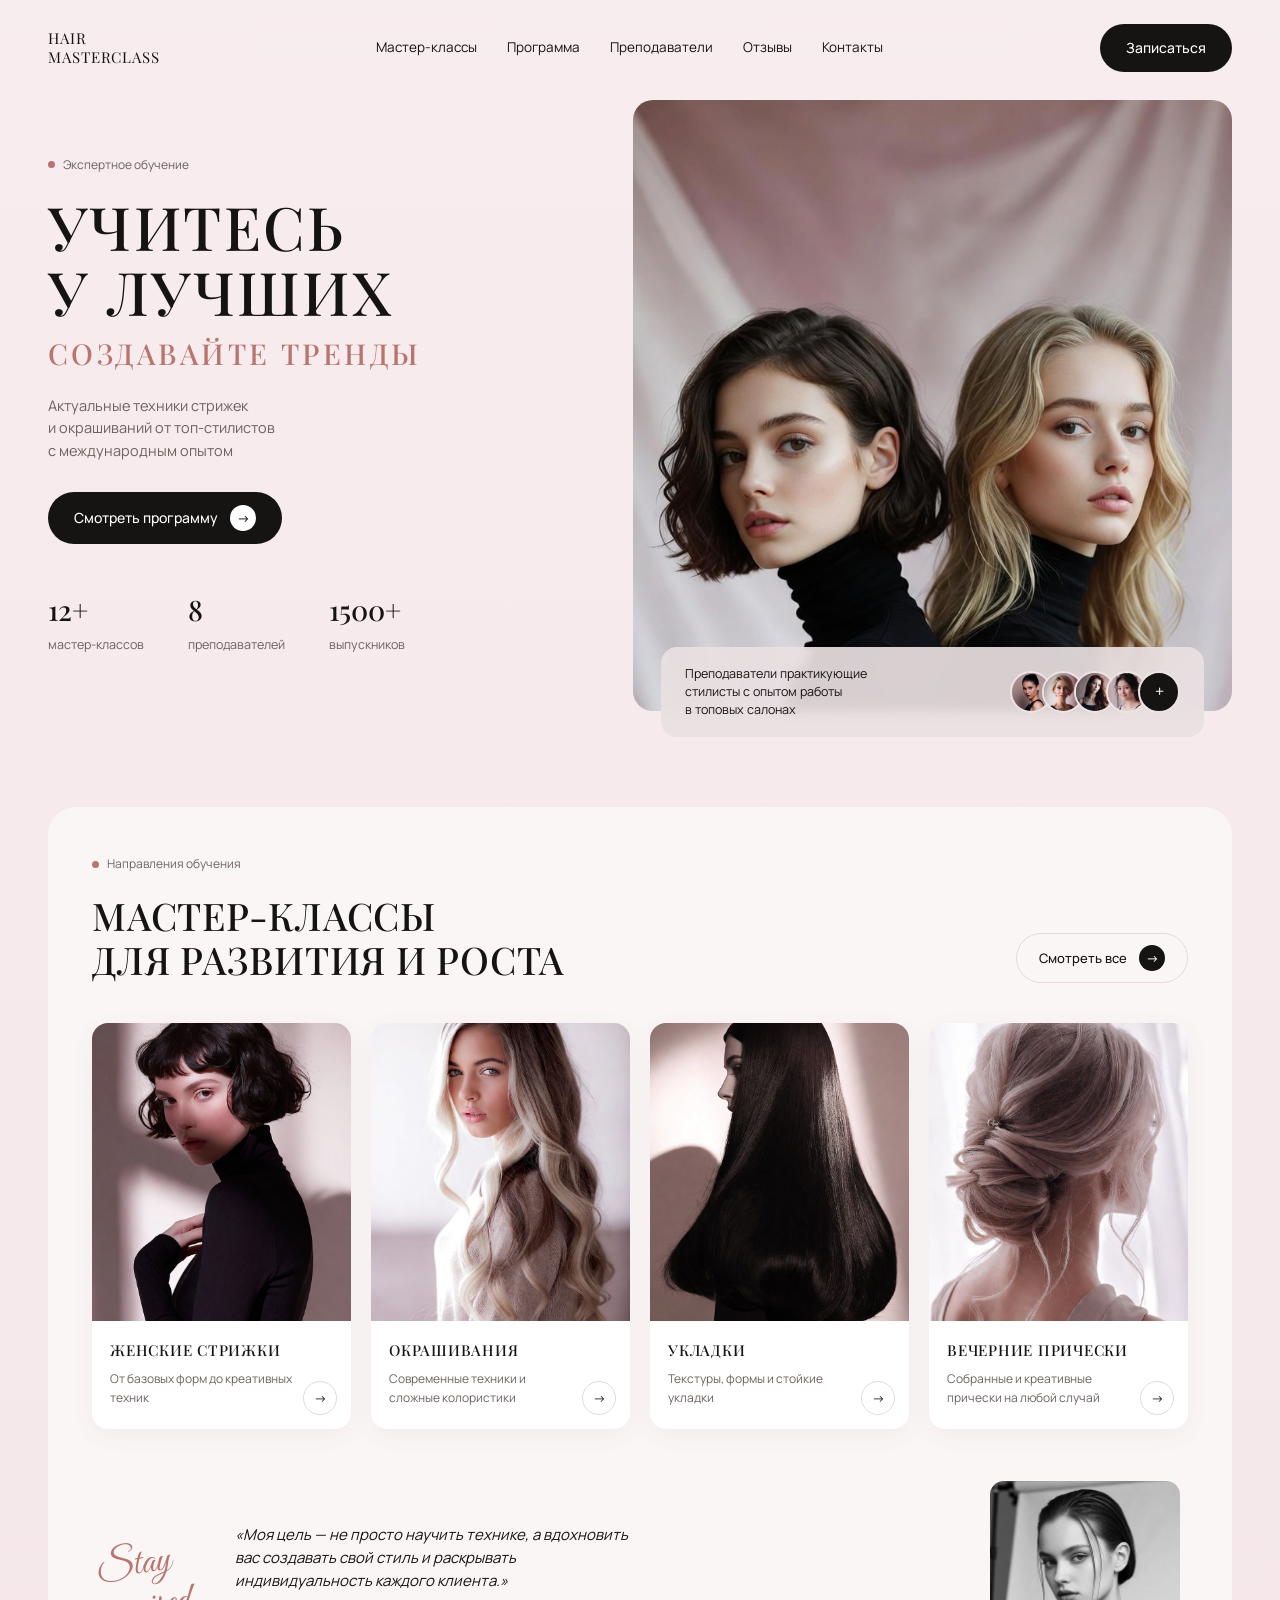
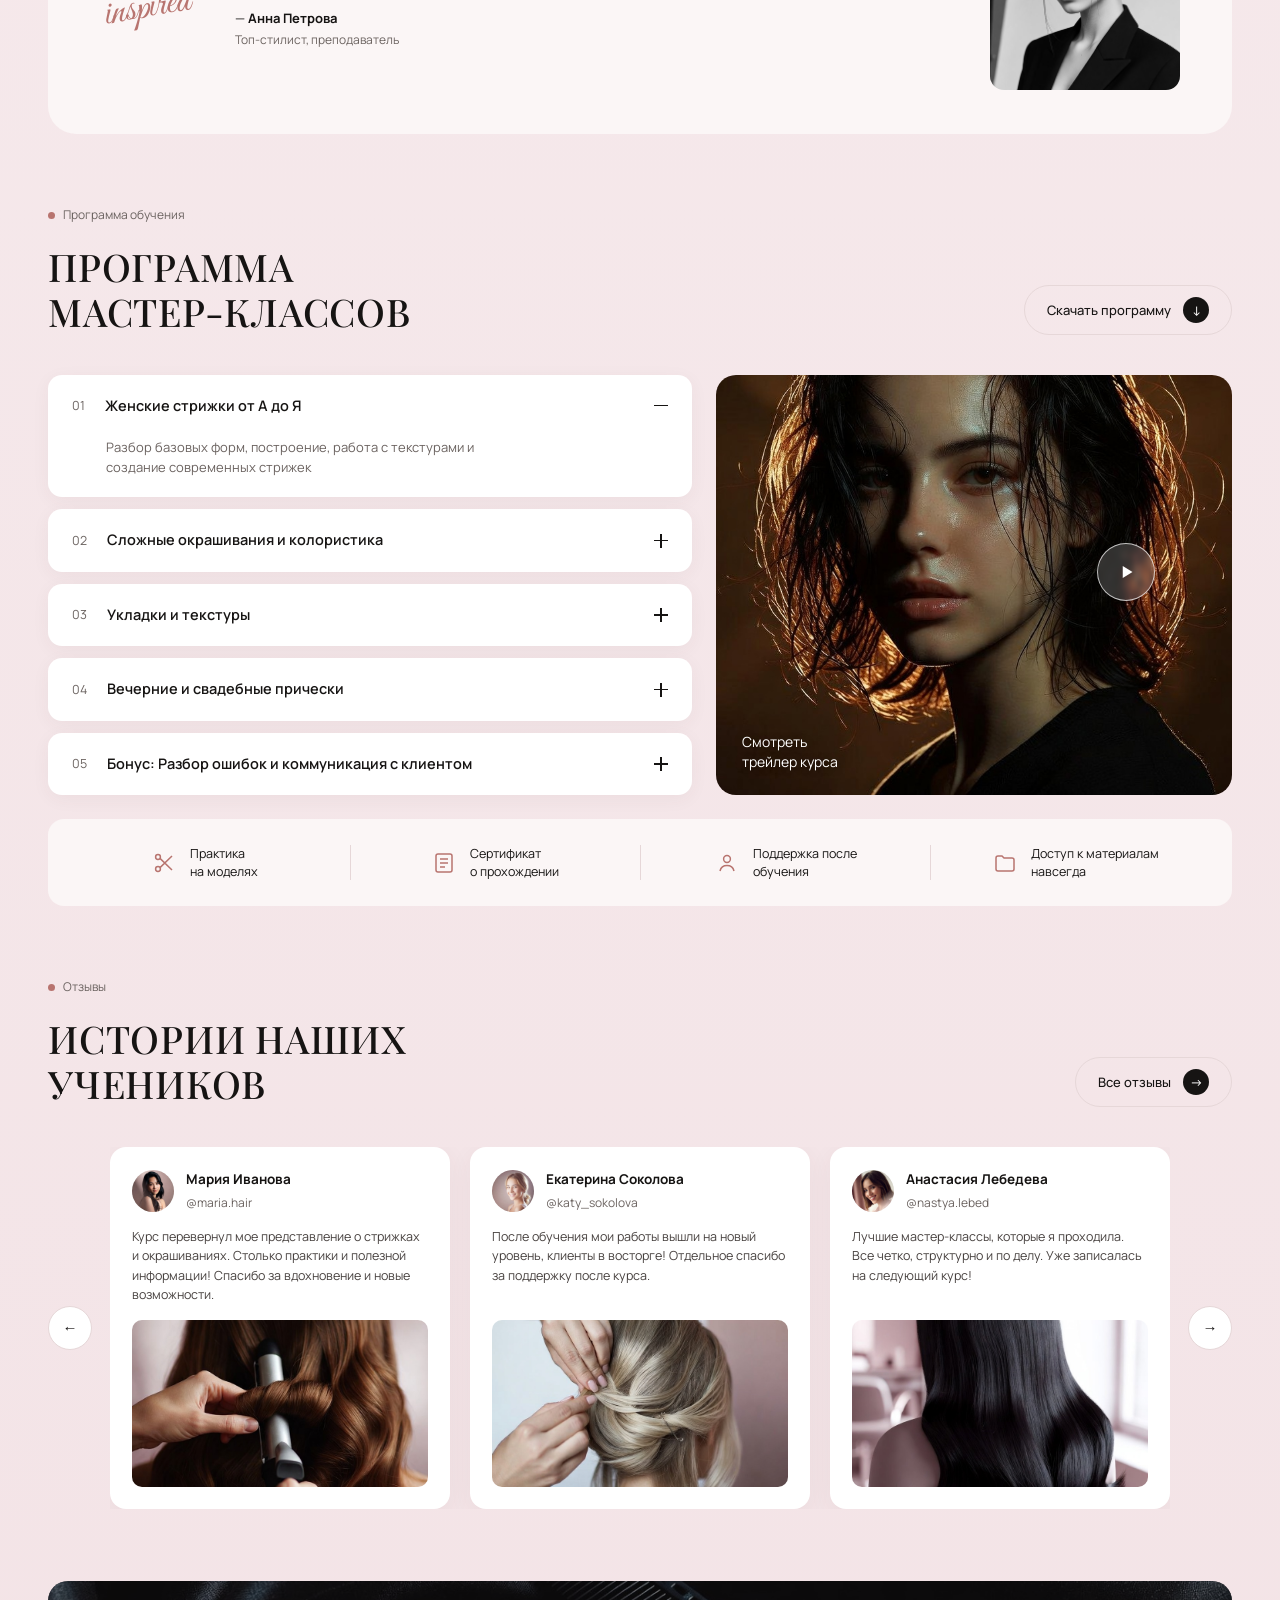
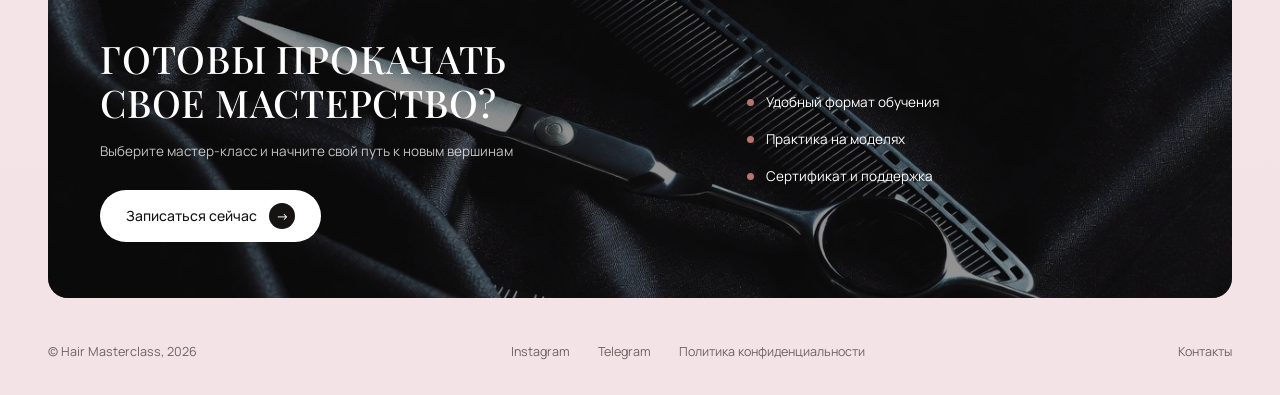
==== masterclass.html @ 3bae916f "Сайт Hair Academy / Hair Masterclass — две страницы по макетам Две адаптивные страницы (index.html —" ====
<!DOCTYPE html>
<html lang="ru">
<head>
<meta charset="UTF-8">
<meta name="viewport" content="width=device-width, initial-scale=1.0">
<title>Hair Masterclass — учитесь у лучших, создавайте тренды</title>
<link rel="preconnect" href="https://fonts.googleapis.com">
<link rel="preconnect" href="https://fonts.gstatic.com" crossorigin>
<link href="https://fonts.googleapis.com/css2?family=Playfair+Display:wght@400;500;600&family=Manrope:wght@400;500;600&family=Great+Vibes&display=swap" rel="stylesheet">
<link rel="stylesheet" href="css/masterclass.css">
</head>
<body>

<header class="header container">
  <a class="logo" href="masterclass.html">HAIR<br>MASTERCLASS</a>
  <nav class="nav">
    <a href="#masterclasses">Мастер-классы</a>
    <a href="#program">Программа</a>
    <a href="#teachers">Преподаватели</a>
    <a href="#stories">Отзывы</a>
    <a href="#cta">Контакты</a>
  </nav>
  <a class="btn btn-dark" href="#cta">Записаться</a>
</header>

<!-- ============================== HERO ============================== -->
<section class="hero container">
  <div class="hero-grid">
    <div class="hero-text">
      <p class="label"><span class="dot"></span>Экспертное обучение</p>
      <h1>УЧИТЕСЬ<br>У ЛУЧШИХ<br><span class="rose">СОЗДАВАЙТЕ ТРЕНДЫ</span></h1>
      <p class="hero-sub">Актуальные техники стрижек<br>и окрашиваний от топ-стилистов<br>с международным опытом</p>
      <a class="btn btn-dark btn-circle-arr" href="#program">Смотреть программу <span class="circ">&rarr;</span></a>
      <div class="hero-stats">
        <div><b>12+</b><span>мастер-классов</span></div>
        <div><b>8</b><span>преподавателей</span></div>
        <div><b>1500+</b><span>выпускников</span></div>
      </div>
    </div>
    <div class="hero-photo" id="teachers">
      <img src="img/masterclass/hero.png" alt="Модели с трендовыми стрижками">
      <div class="teachers-card">
        <p>Преподаватели практикующие стилисты с&nbsp;опытом работы в&nbsp;топовых салонах</p>
        <div class="avatars">
          <img src="img/masterclass/teacher-1.png" alt="Преподаватель">
          <img src="img/masterclass/teacher-2.png" alt="Преподаватель">
          <img src="img/masterclass/teacher-3.png" alt="Преподаватель">
          <img src="img/masterclass/teacher-4.png" alt="Преподаватель">
          <span class="avatar-more">+</span>
        </div>
      </div>
    </div>
  </div>
</section>

<!-- ========================= МАСТЕР-КЛАССЫ ========================== -->
<section class="mc container" id="masterclasses">
  <div class="panel">
    <div class="section-head">
      <div>
        <p class="label"><span class="dot"></span>Направления обучения</p>
        <h2>МАСТЕР-КЛАССЫ<br>ДЛЯ РАЗВИТИЯ И РОСТА</h2>
      </div>
      <a class="btn btn-light" href="#program">Смотреть все <span class="circ">&rarr;</span></a>
    </div>
    <div class="mc-grid">
      <article class="mc-card">
        <img src="img/masterclass/mc-cut.png" alt="Женские стрижки">
        <div class="mc-info">
          <h3>ЖЕНСКИЕ СТРИЖКИ</h3>
          <p>От базовых форм до креативных техник</p>
          <a class="round-arr" href="#program" aria-label="Подробнее">&rarr;</a>
        </div>
      </article>
      <article class="mc-card">
        <img src="img/masterclass/mc-color.png" alt="Окрашивания">
        <div class="mc-info">
          <h3>ОКРАШИВАНИЯ</h3>
          <p>Современные техники и сложные колористики</p>
          <a class="round-arr" href="#program" aria-label="Подробнее">&rarr;</a>
        </div>
      </article>
      <article class="mc-card">
        <img src="img/masterclass/mc-style.png" alt="Укладки">
        <div class="mc-info">
          <h3>УКЛАДКИ</h3>
          <p>Текстуры, формы и стойкие укладки</p>
          <a class="round-arr" href="#program" aria-label="Подробнее">&rarr;</a>
        </div>
      </article>
      <article class="mc-card">
        <img src="img/masterclass/mc-updo.png" alt="Вечерние прически">
        <div class="mc-info">
          <h3>ВЕЧЕРНИЕ ПРИЧЕСКИ</h3>
          <p>Собранные и креативные прически на любой случай</p>
          <a class="round-arr" href="#program" aria-label="Подробнее">&rarr;</a>
        </div>
      </article>
    </div>
    <div class="quote">
      <span class="quote-script">Stay<br>inspired</span>
      <blockquote>
        <p>&laquo;Моя цель — не просто научить технике, а&nbsp;вдохновить вас создавать свой стиль и&nbsp;раскрывать индивидуальность каждого клиента.&raquo;</p>
        <footer>— <b>Анна Петрова</b><br><span>Топ-стилист, преподаватель</span></footer>
      </blockquote>
      <img class="quote-photo" src="img/masterclass/quote.png" alt="Анна Петрова">
    </div>
  </div>
</section>

<!-- =========================== ПРОГРАММА ============================ -->
<section class="program container" id="program">
  <div class="section-head">
    <div>
      <p class="label"><span class="dot"></span>Программа обучения</p>
      <h2>ПРОГРАММА<br>МАСТЕР-КЛАССОВ</h2>
    </div>
    <a class="btn btn-light" href="#" download>Скачать программу <span class="circ">&darr;</span></a>
  </div>
  <div class="program-grid">
    <div class="accordion">
      <details class="acc-item" open>
        <summary><span class="acc-num">01</span><span class="acc-title">Женские стрижки от А до Я</span><span class="acc-plus"></span></summary>
        <p>Разбор базовых форм, построение, работа с текстурами и создание современных стрижек</p>
      </details>
      <details class="acc-item">
        <summary><span class="acc-num">02</span><span class="acc-title">Сложные окрашивания и колористика</span><span class="acc-plus"></span></summary>
        <p>Техники блонд, растяжки цвета, работа с сединой, трендовые сочетания</p>
      </details>
      <details class="acc-item">
        <summary><span class="acc-num">03</span><span class="acc-title">Укладки и текстуры</span><span class="acc-plus"></span></summary>
        <p>Создание объема, локонов, выпрямление, работа с разными типами волос</p>
      </details>
      <details class="acc-item">
        <summary><span class="acc-num">04</span><span class="acc-title">Вечерние и свадебные прически</span><span class="acc-plus"></span></summary>
        <p>Пошаговые техники создания причесок любой сложности</p>
      </details>
      <details class="acc-item">
        <summary><span class="acc-num">05</span><span class="acc-title">Бонус: Разбор ошибок и коммуникация с клиентом</span><span class="acc-plus"></span></summary>
        <p>Как выявлять потребности и предлагать лучшие решения</p>
      </details>
    </div>
    <div class="program-photo">
      <img src="img/masterclass/program.png" alt="Трейлер курса">
      <button class="play-btn" aria-label="Смотреть трейлер">
        <svg viewBox="0 0 24 24"><path fill="currentColor" d="M9 6.5v11l9-5.5z"/></svg>
      </button>
      <span class="program-caption">Смотреть<br>трейлер курса</span>
    </div>
  </div>
  <div class="features">
    <div class="feature">
      <svg viewBox="0 0 24 24" fill="none" stroke="currentColor" stroke-width="1.5"><circle cx="6" cy="6" r="2.4"/><circle cx="6" cy="18" r="2.4"/><path d="M8 7.4 20 19M8 16.6 20 5"/></svg>
      <span>Практика<br>на моделях</span>
    </div>
    <div class="feature">
      <svg viewBox="0 0 24 24" fill="none" stroke="currentColor" stroke-width="1.5"><rect x="4" y="3" width="16" height="18" rx="2"/><path d="M8 8h8M8 12h8M8 16h5"/></svg>
      <span>Сертификат<br>о прохождении</span>
    </div>
    <div class="feature">
      <svg viewBox="0 0 24 24" fill="none" stroke="currentColor" stroke-width="1.5"><circle cx="12" cy="8" r="3.4"/><path d="M5 20c.8-3.3 3.6-5.4 7-5.4s6.2 2.1 7 5.4"/></svg>
      <span>Поддержка после<br>обучения</span>
    </div>
    <div class="feature">
      <svg viewBox="0 0 24 24" fill="none" stroke="currentColor" stroke-width="1.5"><path d="M3 7a2 2 0 0 1 2-2h4l2 2h8a2 2 0 0 1 2 2v9a2 2 0 0 1-2 2H5a2 2 0 0 1-2-2z"/></svg>
      <span>Доступ к материалам<br>навсегда</span>
    </div>
  </div>
</section>

<!-- ============================= ИСТОРИИ ============================ -->
<section class="stories container" id="stories">
  <div class="section-head">
    <div>
      <p class="label"><span class="dot"></span>Отзывы</p>
      <h2>ИСТОРИИ НАШИХ<br>УЧЕНИКОВ</h2>
    </div>
    <a class="btn btn-light" href="#stories">Все отзывы <span class="circ">&rarr;</span></a>
  </div>
  <div class="stories-row">
    <button class="round-btn" data-slide="prev" aria-label="Назад">&larr;</button>
    <div class="stories-track" id="stories-track">
      <article class="story-card">
        <div class="story-head">
          <img src="img/masterclass/s-avatar-1.png" alt="Мария Иванова">
          <div><b>Мария Иванова</b><span>@maria.hair</span></div>
        </div>
        <p>Курс перевернул мое представление о стрижках и окрашиваниях. Столько практики и полезной информации! Спасибо за вдохновение и новые возможности.</p>
        <img class="story-photo" src="img/masterclass/story-1.png" alt="Работа ученицы">
      </article>
      <article class="story-card">
        <div class="story-head">
          <img src="img/masterclass/s-avatar-2.png" alt="Екатерина Соколова">
          <div><b>Екатерина Соколова</b><span>@katy_sokolova</span></div>
        </div>
        <p>После обучения мои работы вышли на новый уровень, клиенты в восторге! Отдельное спасибо за поддержку после курса.</p>
        <img class="story-photo" src="img/masterclass/story-2.png" alt="Работа ученицы">
      </article>
      <article class="story-card">
        <div class="story-head">
          <img src="img/masterclass/s-avatar-3.png" alt="Анастасия Лебедева">
          <div><b>Анастасия Лебедева</b><span>@nastya.lebed</span></div>
        </div>
        <p>Лучшие мастер-классы, которые я проходила. Все четко, структурно и по делу. Уже записалась на следующий курс!</p>
        <img class="story-photo" src="img/masterclass/story-3.png" alt="Работа ученицы">
      </article>
    </div>
    <button class="round-btn" data-slide="next" aria-label="Вперёд">&rarr;</button>
  </div>
</section>

<!-- =============================== CTA ============================== -->
<section class="container" id="cta">
  <div class="cta-dark">
    <img class="cta-bg" src="img/masterclass/cta-bg.png" alt="">
    <div class="cta-content">
      <div>
        <h2>ГОТОВЫ ПРОКАЧАТЬ<br>СВОЕ МАСТЕРСТВО?</h2>
        <p>Выберите мастер-класс и начните свой путь к новым вершинам</p>
        <a class="btn btn-white" href="index.html">Записаться сейчас <span class="circ">&rarr;</span></a>
      </div>
      <ul class="cta-list">
        <li>Удобный формат обучения</li>
        <li>Практика на моделях</li>
        <li>Сертификат и поддержка</li>
      </ul>
    </div>
  </div>
</section>

<footer class="footer container">
  <span>&copy; Hair Masterclass, 2026</span>
  <div class="footer-links">
    <a href="#">Instagram</a>
    <a href="#">Telegram</a>
    <a href="#">Политика конфиденциальности</a>
  </div>
  <a href="#">Контакты</a>
</footer>

<script src="js/main.js"></script>
</body>
</html>
---- css/masterclass.css ----
/* ========= Hair Masterclass — пудрово-розовая гамма (макет 2) ========= */
:root {
  --bg-top: #f7ecee;
  --bg-bottom: #f3e3e6;
  --panel: #fbf6f6;
  --card: #ffffff;
  --ink: #161413;
  --ink-soft: #6b6360;
  --rose: #b8746f;
  --line: #e6d7d8;
  --radius: 20px;
}

* { margin: 0; padding: 0; box-sizing: border-box; }

body {
  font-family: "Manrope", sans-serif;
  background: linear-gradient(180deg, var(--bg-top), var(--bg-bottom));
  color: var(--ink);
  font-size: 15px;
  line-height: 1.55;
}

img { display: block; max-width: 100%; }
a { color: inherit; text-decoration: none; }

h1, h2, h3 {
  font-family: "Playfair Display", serif;
  font-weight: 500;
  letter-spacing: .02em;
}

.container { max-width: 1240px; margin: 0 auto; padding: 0 28px; }

.label {
  display: flex;
  align-items: center;
  gap: 8px;
  font-size: 12px;
  color: var(--ink-soft);
  margin-bottom: 20px;
}
.dot { width: 7px; height: 7px; border-radius: 50%; background: var(--rose); flex: none; }

/* ------------------------------- Кнопки ------------------------------- */
.btn {
  display: inline-flex;
  align-items: center;
  gap: 12px;
  padding: 13px 26px;
  border-radius: 999px;
  font-size: 14px;
  font-weight: 500;
  white-space: nowrap;
  transition: opacity .2s;
}
.btn:hover { opacity: .85; }
.btn-dark { background: var(--ink); color: #fff; }
.btn-white { background: #fff; color: var(--ink); }
.btn-light { background: transparent; border: 1px solid var(--line); font-size: 13px; padding: 11px 22px; }
.circ {
  width: 26px; height: 26px;
  border-radius: 50%;
  display: inline-flex; align-items: center; justify-content: center;
  font-size: 13px;
}
.btn-dark .circ { background: #fff; color: var(--ink); }
.btn-white .circ { background: var(--ink); color: #fff; }
.btn-light .circ { background: var(--ink); color: #fff; }

.round-btn {
  width: 44px; height: 44px;
  border-radius: 50%;
  border: 1px solid var(--line);
  background: #fff;
  font-size: 15px;
  color: var(--ink);
  cursor: pointer;
  flex: none;
  transition: background .2s;
}
.round-btn:hover { background: var(--bg-top); }

/* ------------------------------- Шапка -------------------------------- */
.header {
  display: flex;
  align-items: center;
  justify-content: space-between;
  gap: 24px;
  padding-top: 24px;
  padding-bottom: 28px;
}
.logo { font-family: "Playfair Display", serif; font-size: 15px; line-height: 1.25; letter-spacing: .06em; }
.nav { display: flex; gap: 30px; font-size: 13.5px; }
.nav a:hover { color: var(--rose); }

/* -------------------------------- Hero -------------------------------- */
.hero-grid {
  display: grid;
  grid-template-columns: 1fr 1.1fr;
  gap: 40px;
  align-items: center;
  padding-bottom: 56px;
}
.hero-text h1 {
  font-size: clamp(40px, 4.8vw, 60px);
  line-height: 1.08;
  letter-spacing: .04em;
}
.hero-text .rose { display: block; font-size: .48em; color: var(--rose); letter-spacing: .12em; margin-top: 14px; }
.hero-sub { margin: 26px 0 30px; color: var(--ink-soft); font-size: 14.5px; }
.hero-stats { display: flex; gap: 44px; margin-top: 44px; }
.hero-stats b { font-family: "Playfair Display", serif; font-weight: 500; font-size: 28px; display: block; }
.hero-stats span { font-size: 12.5px; color: var(--ink-soft); }

.hero-photo { position: relative; }
.hero-photo > img {
  width: 100%;
  aspect-ratio: 1 / 1.02;
  object-fit: cover;
  object-position: top;
  border-radius: var(--radius);
}
.teachers-card {
  position: absolute;
  left: 28px; right: 28px; bottom: -26px;
  background: rgba(233,224,225,.92);
  backdrop-filter: blur(6px);
  border-radius: 16px;
  padding: 18px 24px;
  display: flex;
  align-items: center;
  justify-content: space-between;
  gap: 20px;
}
.teachers-card p { font-size: 12.5px; line-height: 1.45; max-width: 24ch; }
.avatars { display: flex; align-items: center; }
.avatars img, .avatar-more {
  width: 42px; height: 42px;
  border-radius: 50%;
  object-fit: cover;
  border: 2px solid #efe4e5;
  margin-left: -10px;
}
.avatars img:first-child { margin-left: 0; }
.avatar-more {
  display: inline-flex; align-items: center; justify-content: center;
  background: var(--ink); color: #fff; font-size: 16px;
}

/* -------------------------- Заголовки секций -------------------------- */
.section-head {
  display: flex;
  align-items: flex-end;
  justify-content: space-between;
  gap: 24px;
  margin-bottom: 40px;
}
.section-head h2 { font-size: clamp(26px, 3vw, 38px); line-height: 1.18; }

/* ----------------------------- Мастер-классы -------------------------- */
.mc { padding-top: 40px; }
.panel {
  background: var(--panel);
  border-radius: calc(var(--radius) + 8px);
  padding: 48px 44px 44px;
}
.mc-grid { display: grid; grid-template-columns: repeat(4, 1fr); gap: 20px; }
.mc-card {
  background: var(--card);
  border-radius: 16px;
  overflow: hidden;
  box-shadow: 0 6px 24px rgba(84,52,54,.06);
}
.mc-card > img { width: 100%; aspect-ratio: 1 / 1.15; object-fit: cover; }
.mc-info { position: relative; padding: 18px 18px 22px; }
.mc-info h3 { font-size: 15px; letter-spacing: .05em; margin-bottom: 8px; }
.mc-info p { font-size: 12px; color: var(--ink-soft); max-width: 85%; }
.round-arr {
  position: absolute;
  right: 14px; bottom: 14px;
  width: 34px; height: 34px;
  border: 1px solid var(--line);
  border-radius: 50%;
  display: flex; align-items: center; justify-content: center;
  font-size: 13px;
  transition: background .2s, color .2s;
}
.round-arr:hover { background: var(--ink); color: #fff; }

/* -------------------------------- Цитата ------------------------------ */
.quote {
  display: grid;
  grid-template-columns: auto 1fr auto;
  align-items: center;
  gap: 48px;
  margin-top: 44px;
  padding: 8px 8px 0;
}
.quote-script {
  font-family: "Great Vibes", cursive;
  font-size: 40px;
  line-height: 1.1;
  color: var(--rose);
  transform: rotate(-10deg);
}
.quote blockquote p { font-style: italic; font-size: 15px; max-width: 44ch; }
.quote blockquote footer { margin-top: 16px; font-size: 13px; }
.quote blockquote footer span { color: var(--ink-soft); font-size: 12px; }
.quote-photo { width: 190px; aspect-ratio: 1/1.1; object-fit: cover; object-position: top; border-radius: 14px; filter: grayscale(1); }

/* ------------------------------ Программа ----------------------------- */
.program { padding-top: 72px; }
.program-grid {
  display: grid;
  grid-template-columns: 1.25fr 1fr;
  gap: 24px;
  align-items: stretch;
}
.accordion { display: flex; flex-direction: column; gap: 12px; }
.acc-item {
  background: var(--card);
  border-radius: 14px;
  padding: 0 24px;
  box-shadow: 0 4px 18px rgba(84,52,54,.05);
}
.acc-item summary {
  list-style: none;
  display: flex;
  align-items: center;
  gap: 20px;
  padding: 20px 0;
  cursor: pointer;
}
.acc-item summary::-webkit-details-marker { display: none; }
.acc-num { font-size: 12.5px; color: var(--ink-soft); flex: none; }
.acc-title { font-weight: 600; font-size: 14.5px; flex: 1; }
.acc-plus { position: relative; width: 14px; height: 14px; flex: none; }
.acc-plus::before, .acc-plus::after {
  content: "";
  position: absolute;
  background: var(--ink);
  transition: transform .2s;
}
.acc-plus::before { left: 0; right: 0; top: 6px; height: 1.5px; }
.acc-plus::after { top: 0; bottom: 0; left: 6px; width: 1.5px; }
.acc-item[open] .acc-plus::after { transform: scaleY(0); }
.acc-item > p { padding: 0 34px 20px; font-size: 13px; color: var(--ink-soft); max-width: 56ch; }

.program-photo { position: relative; border-radius: var(--radius); overflow: hidden; min-height: 380px; }
.program-photo img { position: absolute; inset: 0; width: 100%; height: 100%; object-fit: cover; }
.play-btn {
  position: absolute;
  top: 40%; right: 15%;
  width: 58px; height: 58px;
  border-radius: 50%;
  border: 1px solid rgba(255,255,255,.7);
  background: rgba(255,255,255,.18);
  backdrop-filter: blur(3px);
  color: #fff;
  cursor: pointer;
  display: flex; align-items: center; justify-content: center;
}
.play-btn svg { width: 26px; height: 26px; }
.program-caption {
  position: absolute;
  left: 26px; bottom: 24px;
  color: #fff;
  font-size: 14px;
  line-height: 1.4;
  text-shadow: 0 1px 8px rgba(0,0,0,.4);
}

/* -------------------------------- Фичи -------------------------------- */
.features {
  display: grid;
  grid-template-columns: repeat(4, 1fr);
  background: var(--panel);
  border-radius: 16px;
  margin-top: 24px;
  padding: 26px 12px;
}
.feature {
  display: flex;
  align-items: center;
  justify-content: center;
  gap: 14px;
  font-size: 12.5px;
  line-height: 1.4;
  border-left: 1px solid var(--line);
}
.feature:first-child { border-left: none; }
.feature svg { width: 24px; height: 24px; color: var(--rose); flex: none; }

/* ------------------------------- Истории ------------------------------ */
.stories { padding-top: 72px; }
.stories-row { display: flex; align-items: center; gap: 18px; }
.stories-track {
  display: grid;
  grid-auto-flow: column;
  grid-auto-columns: calc((100% - 40px) / 3);
  gap: 20px;
  overflow-x: auto;
  scroll-snap-type: x mandatory;
  scrollbar-width: none;
  flex: 1;
}
.stories-track::-webkit-scrollbar { display: none; }
.story-card {
  background: var(--card);
  border-radius: 16px;
  padding: 22px;
  scroll-snap-align: start;
  display: flex;
  flex-direction: column;
  box-shadow: 0 6px 24px rgba(84,52,54,.06);
}
.story-head { display: flex; align-items: center; gap: 12px; margin-bottom: 14px; }
.story-head img { width: 42px; height: 42px; border-radius: 50%; object-fit: cover; }
.story-head b { display: block; font-size: 13.5px; }
.story-head span { font-size: 12px; color: var(--ink-soft); }
.story-card > p { font-size: 12.5px; color: #47413f; flex: 1; }
.story-photo { width: 100%; aspect-ratio: 16 / 9; object-fit: cover; border-radius: 10px; margin-top: 16px; }

/* --------------------------------- CTA -------------------------------- */
#cta { padding-top: 72px; }
.cta-dark {
  position: relative;
  border-radius: var(--radius);
  overflow: hidden;
  background: #121010;
  color: #fff;
}
.cta-bg { position: absolute; inset: 0; width: 100%; height: 100%; object-fit: cover; opacity: .55; }
.cta-content {
  position: relative;
  display: grid;
  grid-template-columns: 1.4fr 1fr;
  gap: 40px;
  align-items: center;
  padding: 56px 52px;
}
.cta-content h2 { font-size: clamp(26px, 3vw, 38px); line-height: 1.16; }
.cta-content p { margin: 16px 0 28px; font-size: 13.5px; color: rgba(255,255,255,.75); }
.cta-list { list-style: none; display: flex; flex-direction: column; gap: 16px; font-size: 13.5px; }
.cta-list li { display: flex; align-items: center; gap: 12px; }
.cta-list li::before {
  content: "";
  width: 7px; height: 7px;
  border-radius: 50%;
  background: var(--rose);
  flex: none;
}

/* -------------------------------- Подвал ------------------------------ */
.footer {
  display: flex;
  align-items: center;
  justify-content: space-between;
  gap: 24px;
  flex-wrap: wrap;
  padding-top: 44px;
  padding-bottom: 34px;
  font-size: 12.5px;
  color: var(--ink-soft);
}
.footer-links { display: flex; gap: 28px; }
.footer a:hover { color: var(--rose); }

/* ------------------------------ Адаптив ------------------------------- */
@media (max-width: 1000px) {
  .nav { display: none; }
  .hero-grid { grid-template-columns: 1fr; }
  .hero-photo { margin-bottom: 30px; }
  .mc-grid { grid-template-columns: 1fr 1fr; }
  .quote { grid-template-columns: 1fr; text-align: center; justify-items: center; }
  .program-grid { grid-template-columns: 1fr; }
  .features { grid-template-columns: 1fr 1fr; gap: 18px 0; }
  .feature { justify-content: flex-start; padding-left: 18px; }
  .stories-row .round-btn { display: none; }
  .stories-track { grid-auto-columns: 85%; }
  .cta-content { grid-template-columns: 1fr; padding: 36px 28px; }
}
@media (max-width: 620px) {
  .mc-grid { grid-template-columns: 1fr; }
  .panel { padding: 28px 20px; }
  .header .btn { display: none; }
}
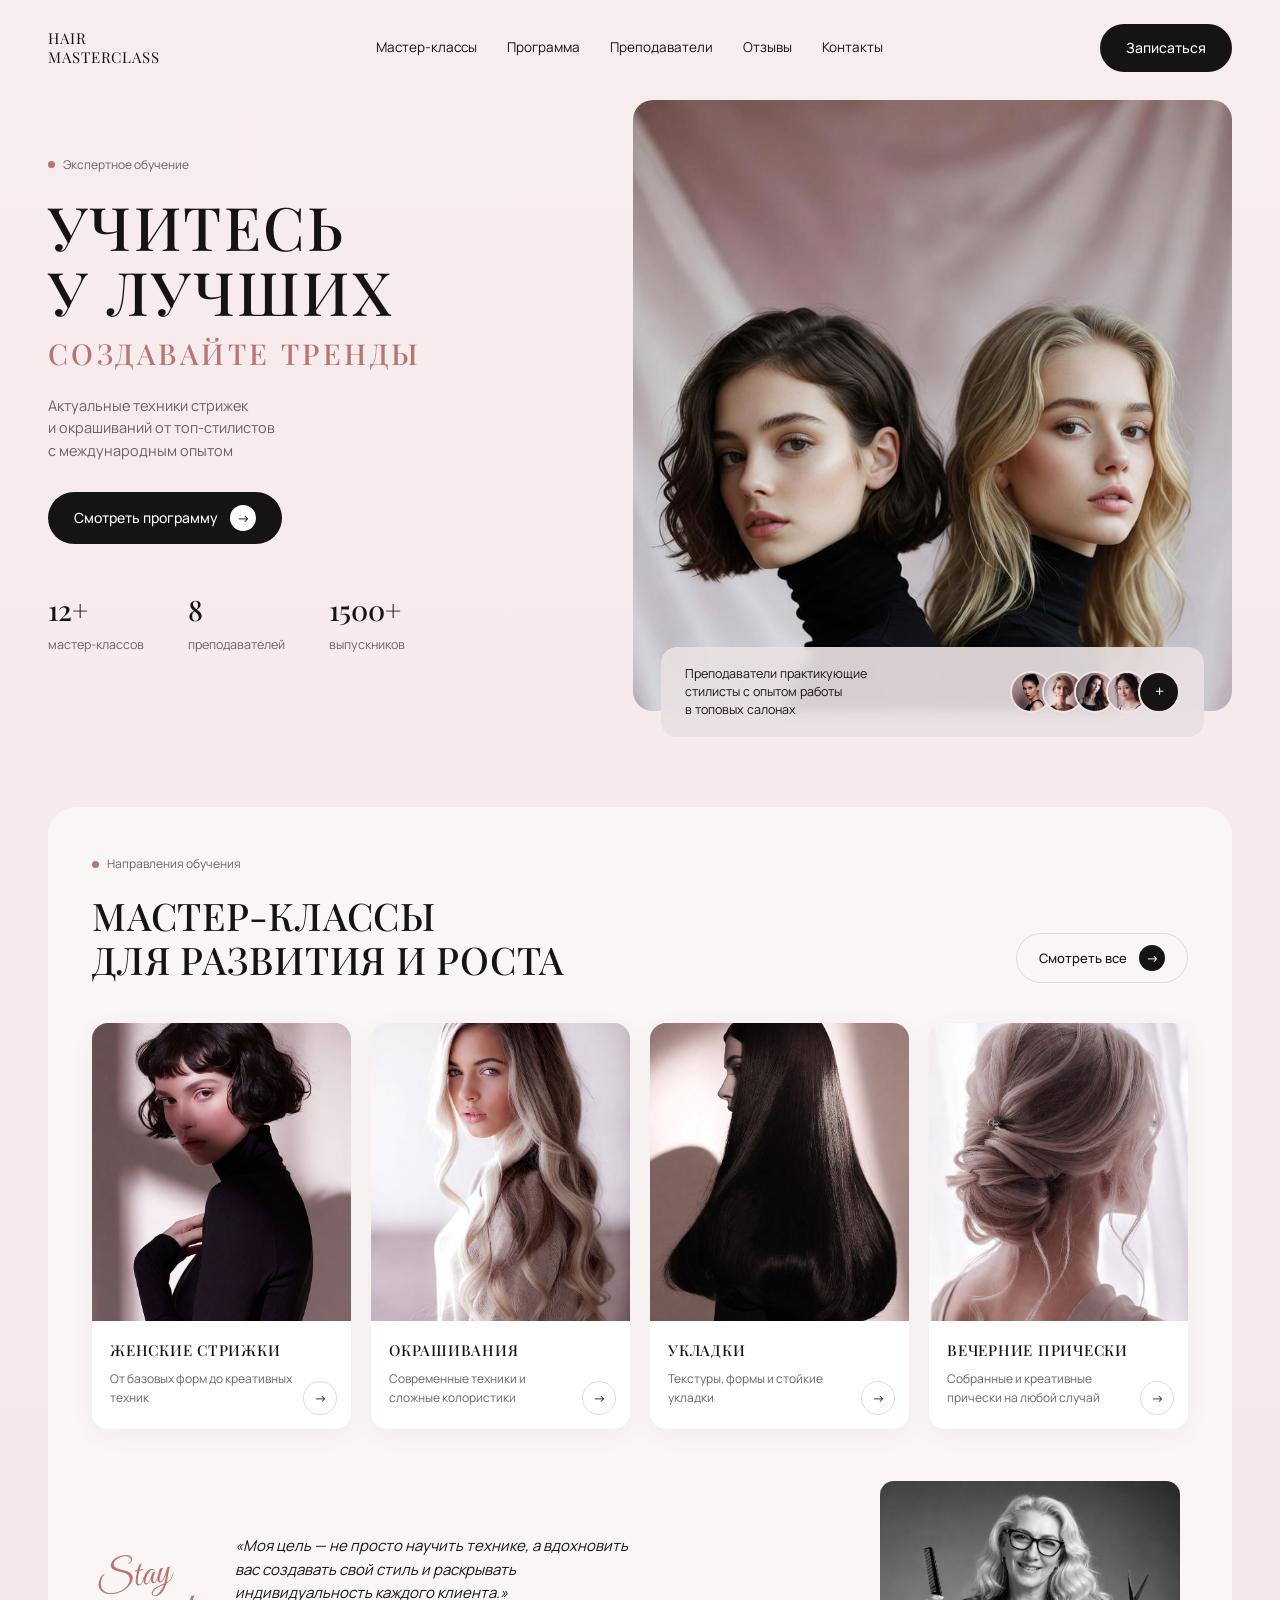
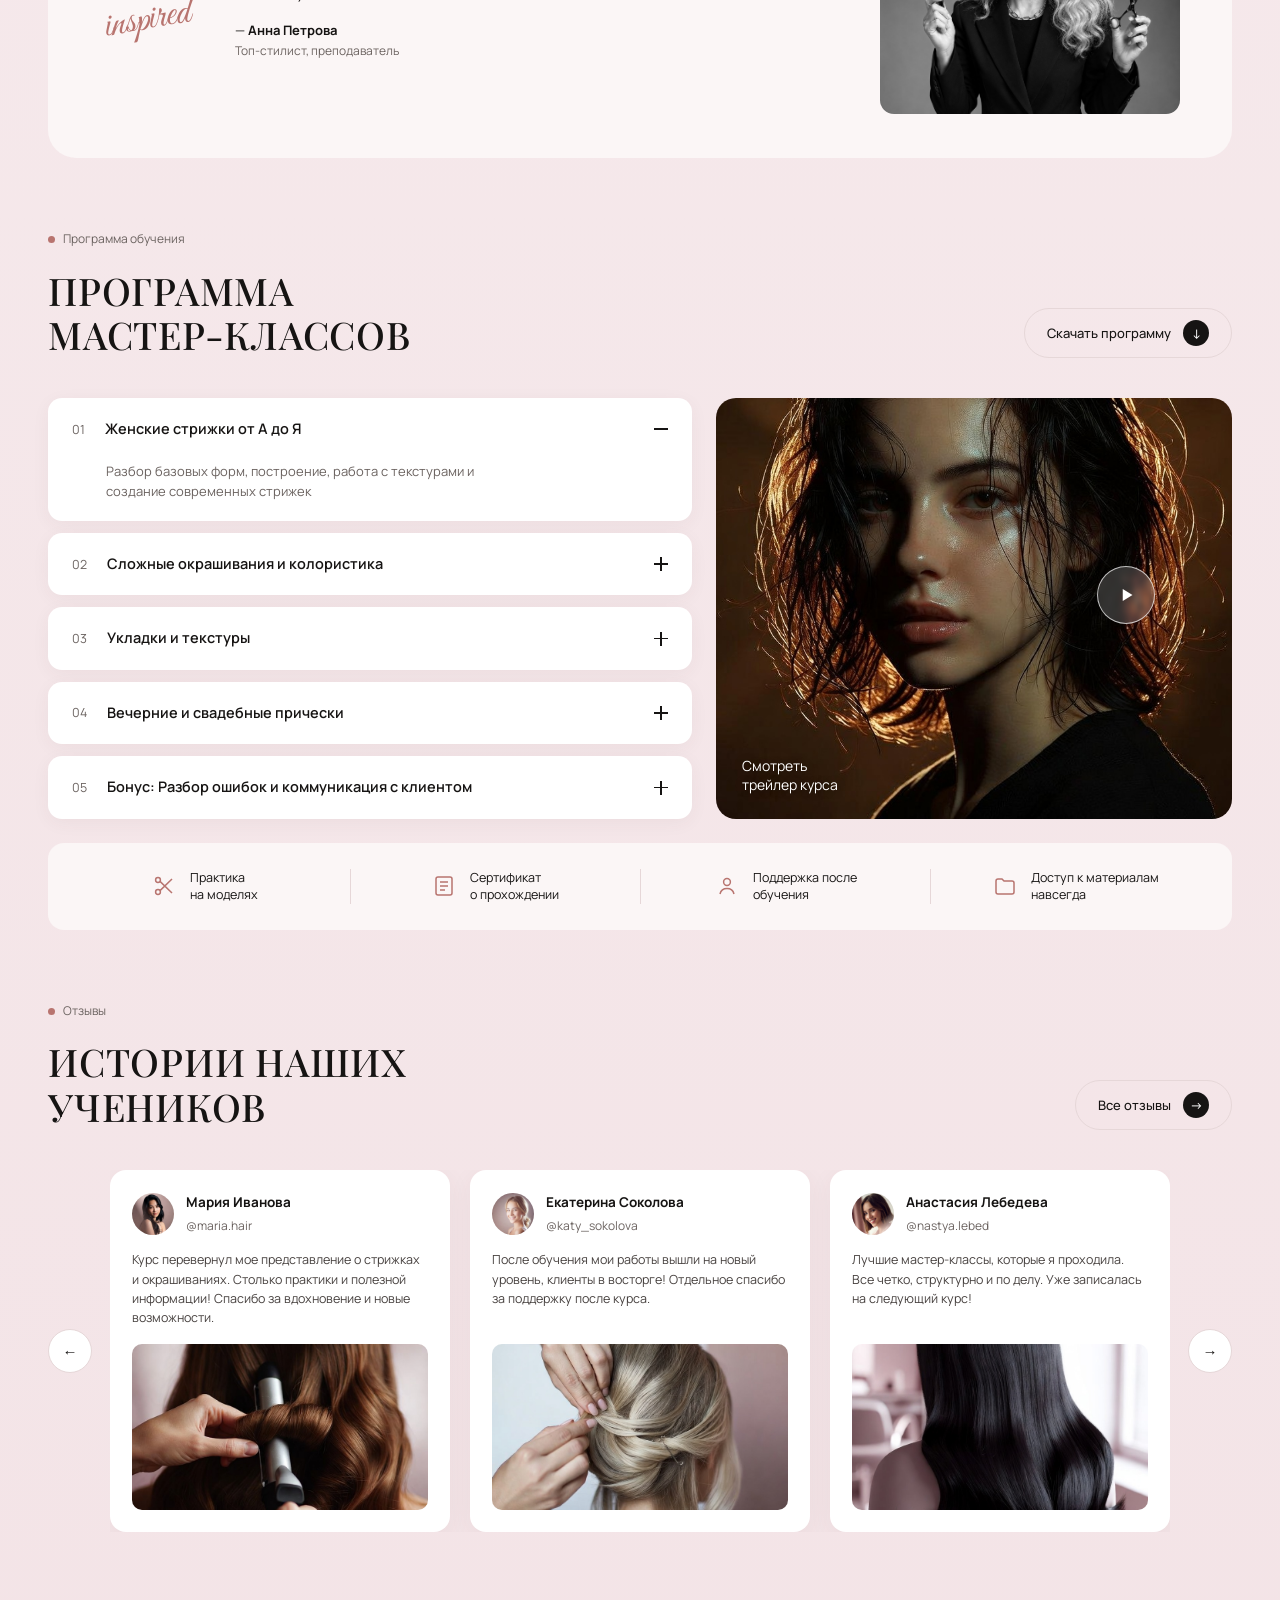
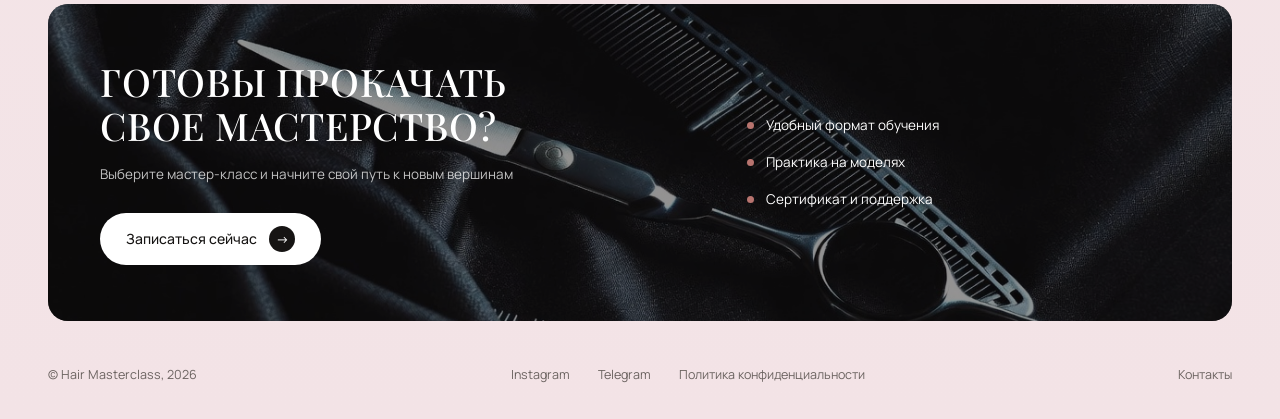
==== commit 6a67908c: "Фото главного мастера van masterclass в блоке эксперта Co-Authored-By: Claude Opus 4.8 (1M context) " ====
--- a/masterclass.html
+++ b/masterclass.html
@@ -103,7 +103,7 @@
         <p>&laquo;Моя цель — не просто научить технике, а&nbsp;вдохновить вас создавать свой стиль и&nbsp;раскрывать индивидуальность каждого клиента.&raquo;</p>
         <footer>— <b>Анна Петрова</b><br><span>Топ-стилист, преподаватель</span></footer>
       </blockquote>
-      <img class="quote-photo" src="img/masterclass/quote.png" alt="Анна Петрова">
+      <img class="quote-photo" src="img/master-main.png" alt="Главный мастер и преподаватель">
     </div>
   </div>
 </section>
--- a/css/masterclass.css
+++ b/css/masterclass.css
@@ -207,7 +207,7 @@
 .quote blockquote p { font-style: italic; font-size: 15px; max-width: 44ch; }
 .quote blockquote footer { margin-top: 16px; font-size: 13px; }
 .quote blockquote footer span { color: var(--ink-soft); font-size: 12px; }
-.quote-photo { width: 190px; aspect-ratio: 1/1.1; object-fit: cover; object-position: top; border-radius: 14px; filter: grayscale(1); }
+.quote-photo { width: 300px; aspect-ratio: 4/3.1; object-fit: cover; object-position: center top; border-radius: 14px; filter: grayscale(1); }
 
 /* ------------------------------ Программа ----------------------------- */
 .program { padding-top: 72px; }
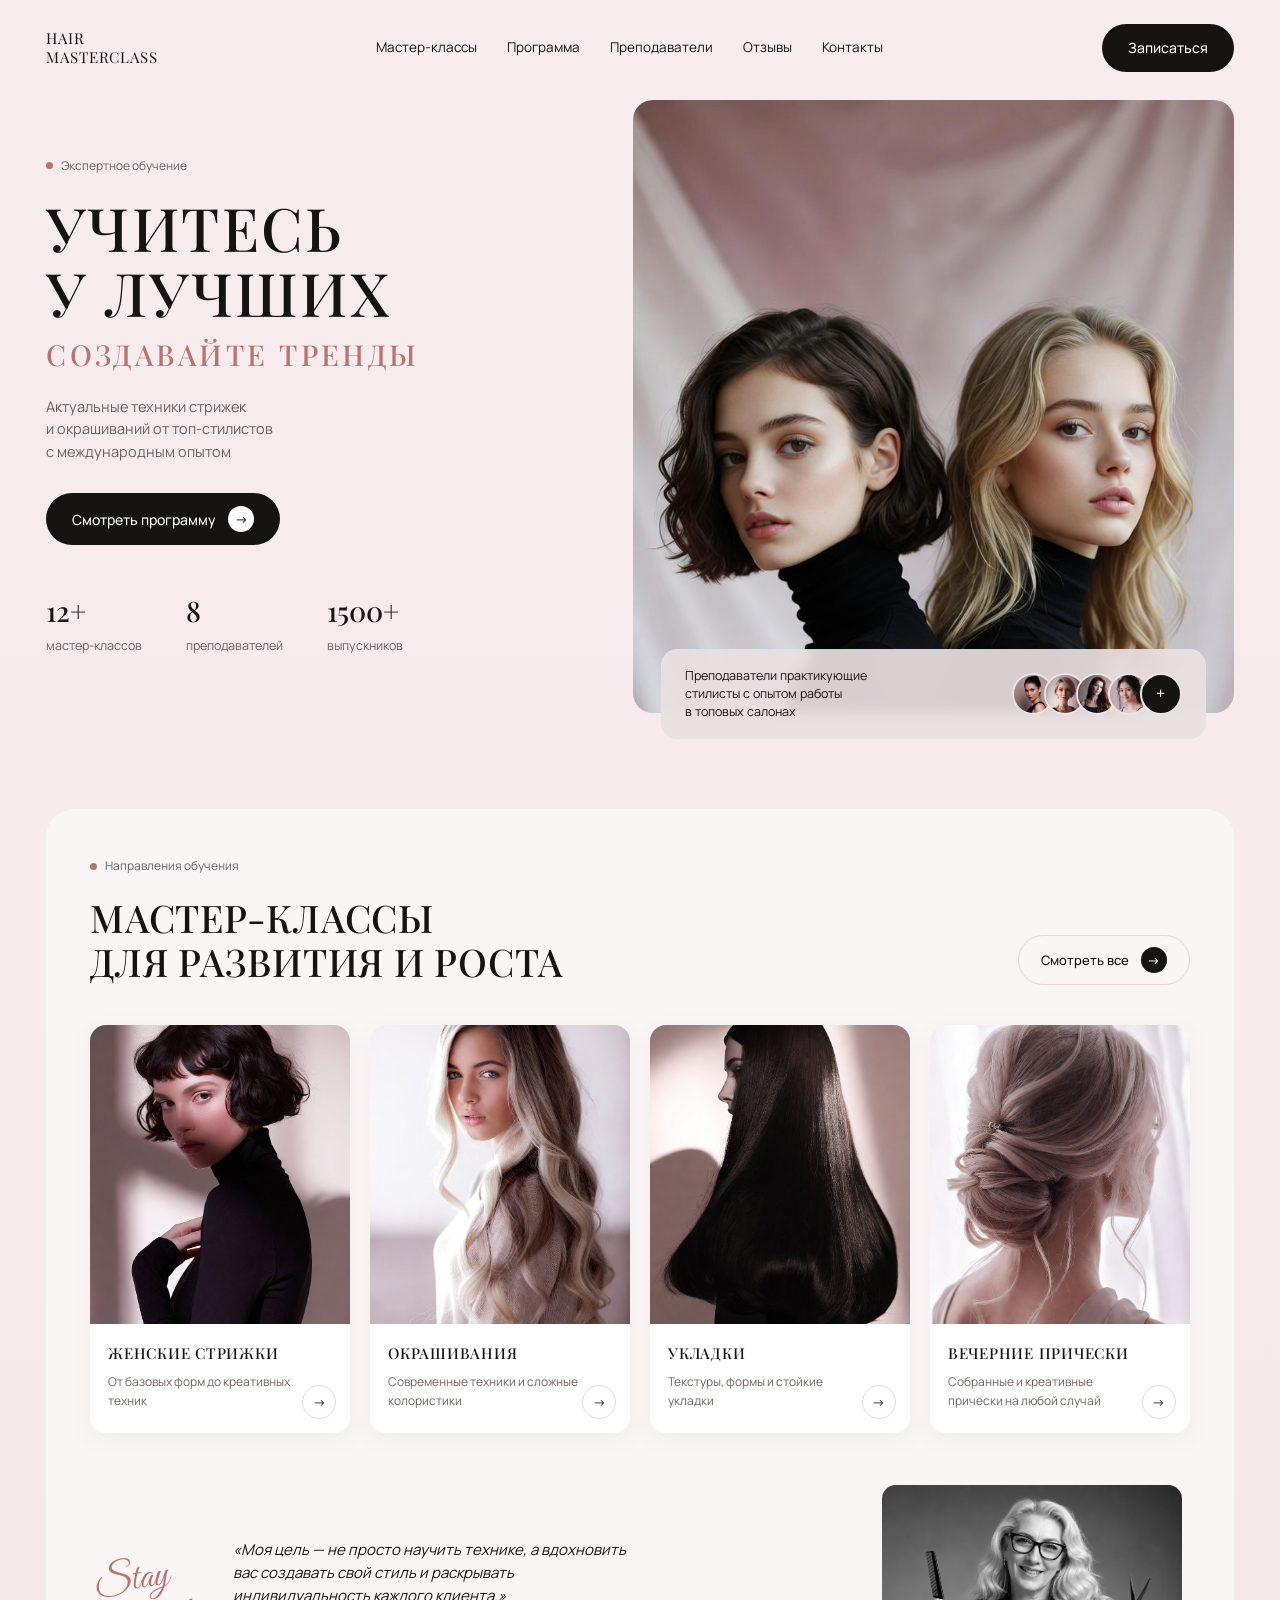
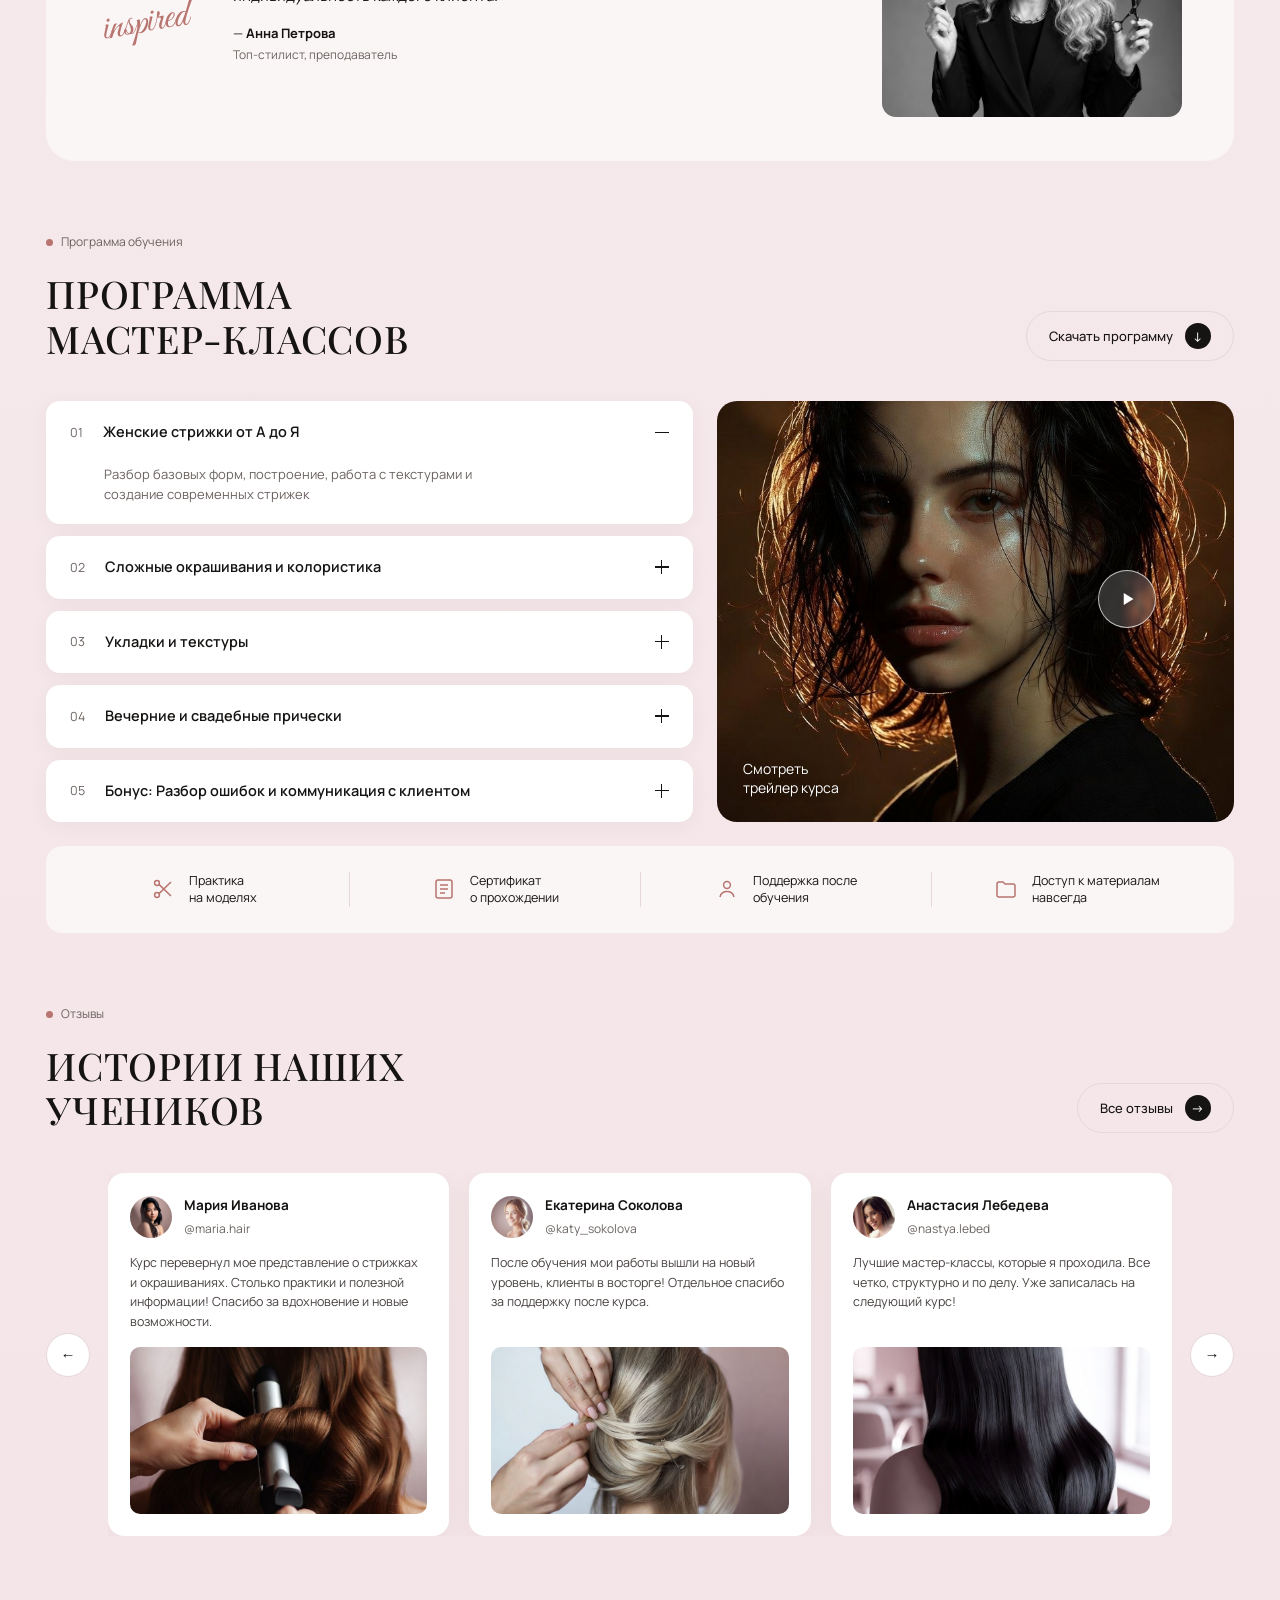
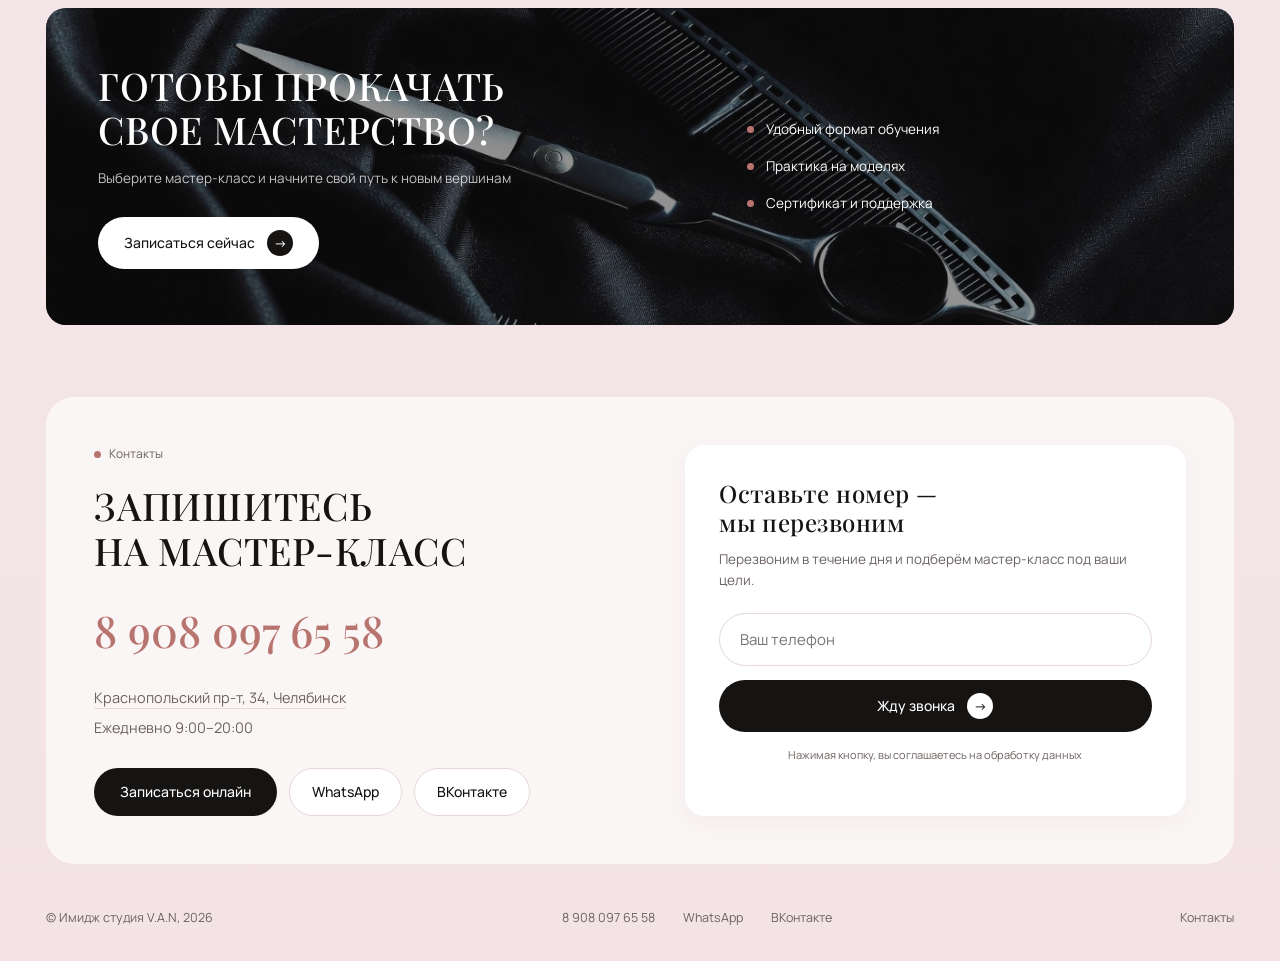
==== commit 198d5857: "Контакты студии V.A.N, рабочая запись, опыт 30+, full-width - Секция контактов: телефон, адрес, часы" ====
--- a/masterclass.html
+++ b/masterclass.html
@@ -7,7 +7,7 @@
 <link rel="preconnect" href="https://fonts.googleapis.com">
 <link rel="preconnect" href="https://fonts.gstatic.com" crossorigin>
 <link href="https://fonts.googleapis.com/css2?family=Playfair+Display:wght@400;500;600&family=Manrope:wght@400;500;600&family=Great+Vibes&display=swap" rel="stylesheet">
-<link rel="stylesheet" href="css/masterclass.css">
+<link rel="stylesheet" href="css/masterclass.css?v=2">
 </head>
 <body>
 
@@ -20,7 +20,7 @@
     <a href="#stories">Отзывы</a>
     <a href="#cta">Контакты</a>
   </nav>
-  <a class="btn btn-dark" href="#cta">Записаться</a>
+  <a class="btn btn-dark" href="#contacts">Записаться</a>
 </header>
 
 <!-- ============================== HERO ============================== -->
@@ -217,7 +217,7 @@
       <div>
         <h2>ГОТОВЫ ПРОКАЧАТЬ<br>СВОЕ МАСТЕРСТВО?</h2>
         <p>Выберите мастер-класс и начните свой путь к новым вершинам</p>
-        <a class="btn btn-white" href="index.html">Записаться сейчас <span class="circ">&rarr;</span></a>
+        <a class="btn btn-white" href="#contacts">Записаться сейчас <span class="circ">&rarr;</span></a>
       </div>
       <ul class="cta-list">
         <li>Удобный формат обучения</li>
@@ -228,16 +228,43 @@
   </div>
 </section>
 
+<!-- ============================= CONTACTS =========================== -->
+<section class="container" id="contacts">
+  <div class="contacts-card">
+    <div class="contacts-info">
+      <p class="label"><span class="dot"></span>Контакты</p>
+      <h2>ЗАПИШИТЕСЬ<br>НА МАСТЕР-КЛАСС</h2>
+      <a class="phone-big" href="tel:+79080976558">8 908 097 65 58</a>
+      <ul class="contacts-list">
+        <li><a href="https://yandex.ru/maps/56/chelyabinsk/?ll=61.288653%2C55.210143&mode=poi&poi%5Bpoint%5D=61.288557%2C55.210111&poi%5Buri%5D=ymapsbm1%3A%2F%2Forg%3Foid%3D189324838168&z=19.94" target="_blank" rel="noopener">Краснопольский пр-т, 34, Челябинск</a></li>
+        <li>Ежедневно 9:00–20:00</li>
+      </ul>
+      <div class="contacts-socials">
+        <a class="btn btn-dark" href="https://n1324125.yclients.com" target="_blank" rel="noopener">Записаться онлайн</a>
+        <a class="chip" href="https://api.whatsapp.com/send/?phone=79080976558" target="_blank" rel="noopener">WhatsApp</a>
+        <a class="chip" href="https://vk.com/van_imagestudio" target="_blank" rel="noopener">ВКонтакте</a>
+      </div>
+    </div>
+    <form class="callback" onsubmit="return sendCallback(event, this)">
+      <h3>Оставьте номер —<br>мы перезвоним</h3>
+      <p>Перезвоним в течение дня и подберём мастер-класс под ваши цели.</p>
+      <input type="tel" name="phone" inputmode="tel" placeholder="Ваш телефон" required>
+      <button type="submit" class="btn btn-dark">Жду звонка <span class="circ">&rarr;</span></button>
+      <span class="callback-note">Нажимая кнопку, вы соглашаетесь на обработку данных</span>
+    </form>
+  </div>
+</section>
+
 <footer class="footer container">
-  <span>&copy; Hair Masterclass, 2026</span>
+  <span>&copy; Имидж студия V.A.N, 2026</span>
   <div class="footer-links">
-    <a href="#">Instagram</a>
-    <a href="#">Telegram</a>
-    <a href="#">Политика конфиденциальности</a>
-  </div>
-  <a href="#">Контакты</a>
+    <a href="tel:+79080976558">8 908 097 65 58</a>
+    <a href="https://api.whatsapp.com/send/?phone=79080976558" target="_blank" rel="noopener">WhatsApp</a>
+    <a href="https://vk.com/van_imagestudio" target="_blank" rel="noopener">ВКонтакте</a>
+  </div>
+  <a href="#contacts">Контакты</a>
 </footer>
 
-<script src="js/main.js"></script>
+<script src="js/main.js?v=2"></script>
 </body>
 </html>
--- a/css/masterclass.css
+++ b/css/masterclass.css
@@ -30,7 +30,7 @@
   letter-spacing: .02em;
 }
 
-.container { max-width: 1240px; margin: 0 auto; padding: 0 28px; }
+.container { width: 100%; max-width: none; margin: 0 auto; padding: 0 clamp(24px, 3.6vw, 72px); }
 
 .label {
   display: flex;
@@ -351,6 +351,65 @@
   background: var(--rose);
   flex: none;
 }
+
+/* ------------------------------ Контакты ------------------------------ */
+#contacts { padding-top: 72px; }
+.contacts-card {
+  background: var(--panel);
+  border-radius: calc(var(--radius) + 8px);
+  display: grid;
+  grid-template-columns: 1.1fr 1fr;
+  gap: 40px;
+  padding: 48px;
+}
+.contacts-info h2 { font-size: clamp(26px, 3vw, 38px); line-height: 1.18; margin-bottom: 24px; }
+.phone-big {
+  display: inline-block;
+  font-family: "Playfair Display", serif;
+  font-weight: 500;
+  font-size: clamp(30px, 3.4vw, 46px);
+  color: var(--rose);
+  transition: opacity .2s;
+}
+.phone-big:hover { opacity: .75; }
+.contacts-list { list-style: none; margin: 22px 0 28px; display: flex; flex-direction: column; gap: 8px; }
+.contacts-list li { font-size: 14.5px; color: var(--ink-soft); }
+.contacts-list a { border-bottom: 1px solid var(--line); padding-bottom: 1px; }
+.contacts-list a:hover { color: var(--rose); }
+.contacts-socials { display: flex; flex-wrap: wrap; align-items: center; gap: 12px; }
+.chip {
+  display: inline-flex; align-items: center;
+  padding: 12px 22px;
+  border: 1px solid var(--line);
+  border-radius: 999px;
+  font-size: 14px; font-weight: 500;
+  background: #fff;
+  transition: background .2s, color .2s;
+}
+.chip:hover { background: var(--ink); color: #fff; }
+.callback {
+  background: var(--card);
+  border-radius: var(--radius);
+  padding: 34px;
+  display: flex;
+  flex-direction: column;
+  box-shadow: 0 6px 24px rgba(84,52,54,.06);
+}
+.callback h3 { font-family: "Playfair Display", serif; font-weight: 500; font-size: 24px; line-height: 1.2; margin-bottom: 12px; }
+.callback > p { font-size: 13.5px; color: var(--ink-soft); margin-bottom: 22px; }
+.callback input {
+  width: 100%;
+  padding: 15px 20px;
+  border: 1px solid var(--line);
+  border-radius: 999px;
+  font-size: 15px;
+  font-family: inherit;
+  margin-bottom: 14px;
+  outline: none;
+}
+.callback input:focus { border-color: var(--rose); }
+.callback button { justify-content: center; width: 100%; cursor: pointer; border: none; font-family: inherit; }
+.callback-note { font-size: 11px; color: var(--ink-soft); margin-top: 14px; text-align: center; }
 
 /* -------------------------------- Подвал ------------------------------ */
 .footer {
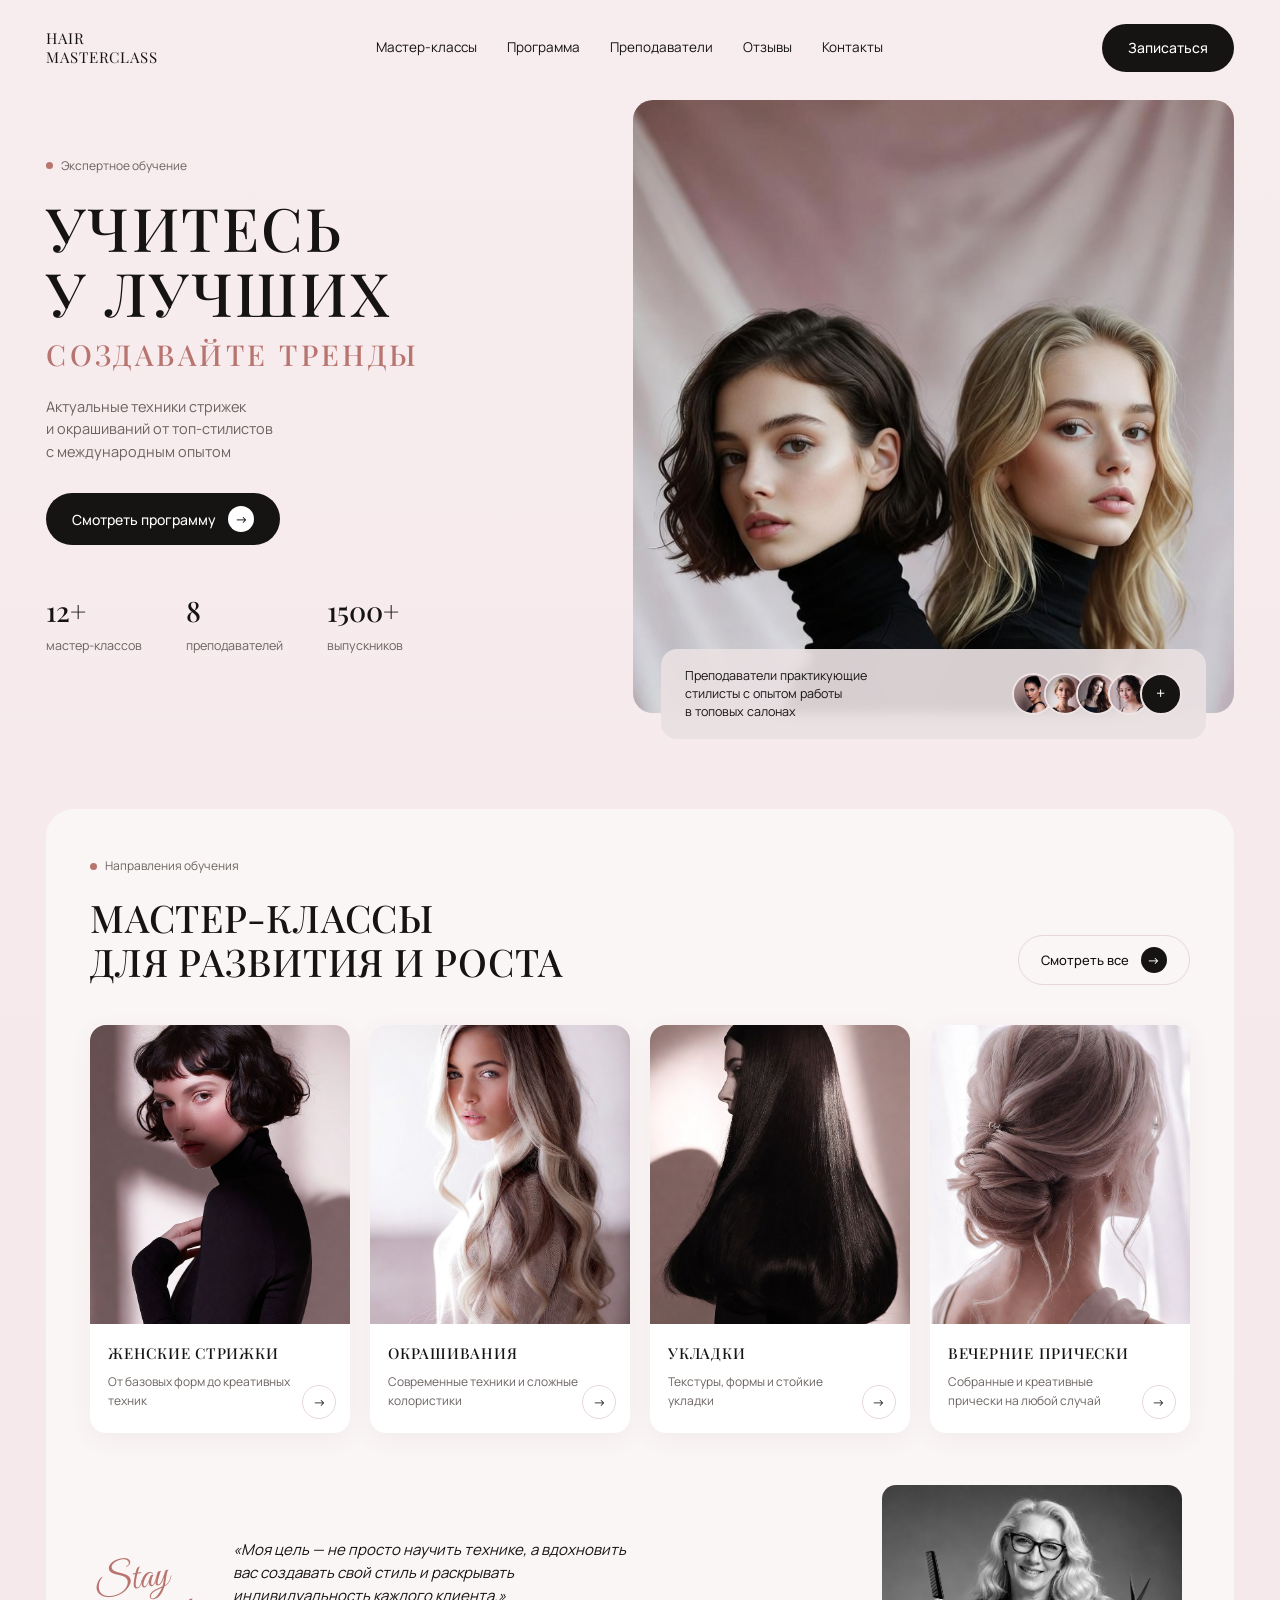
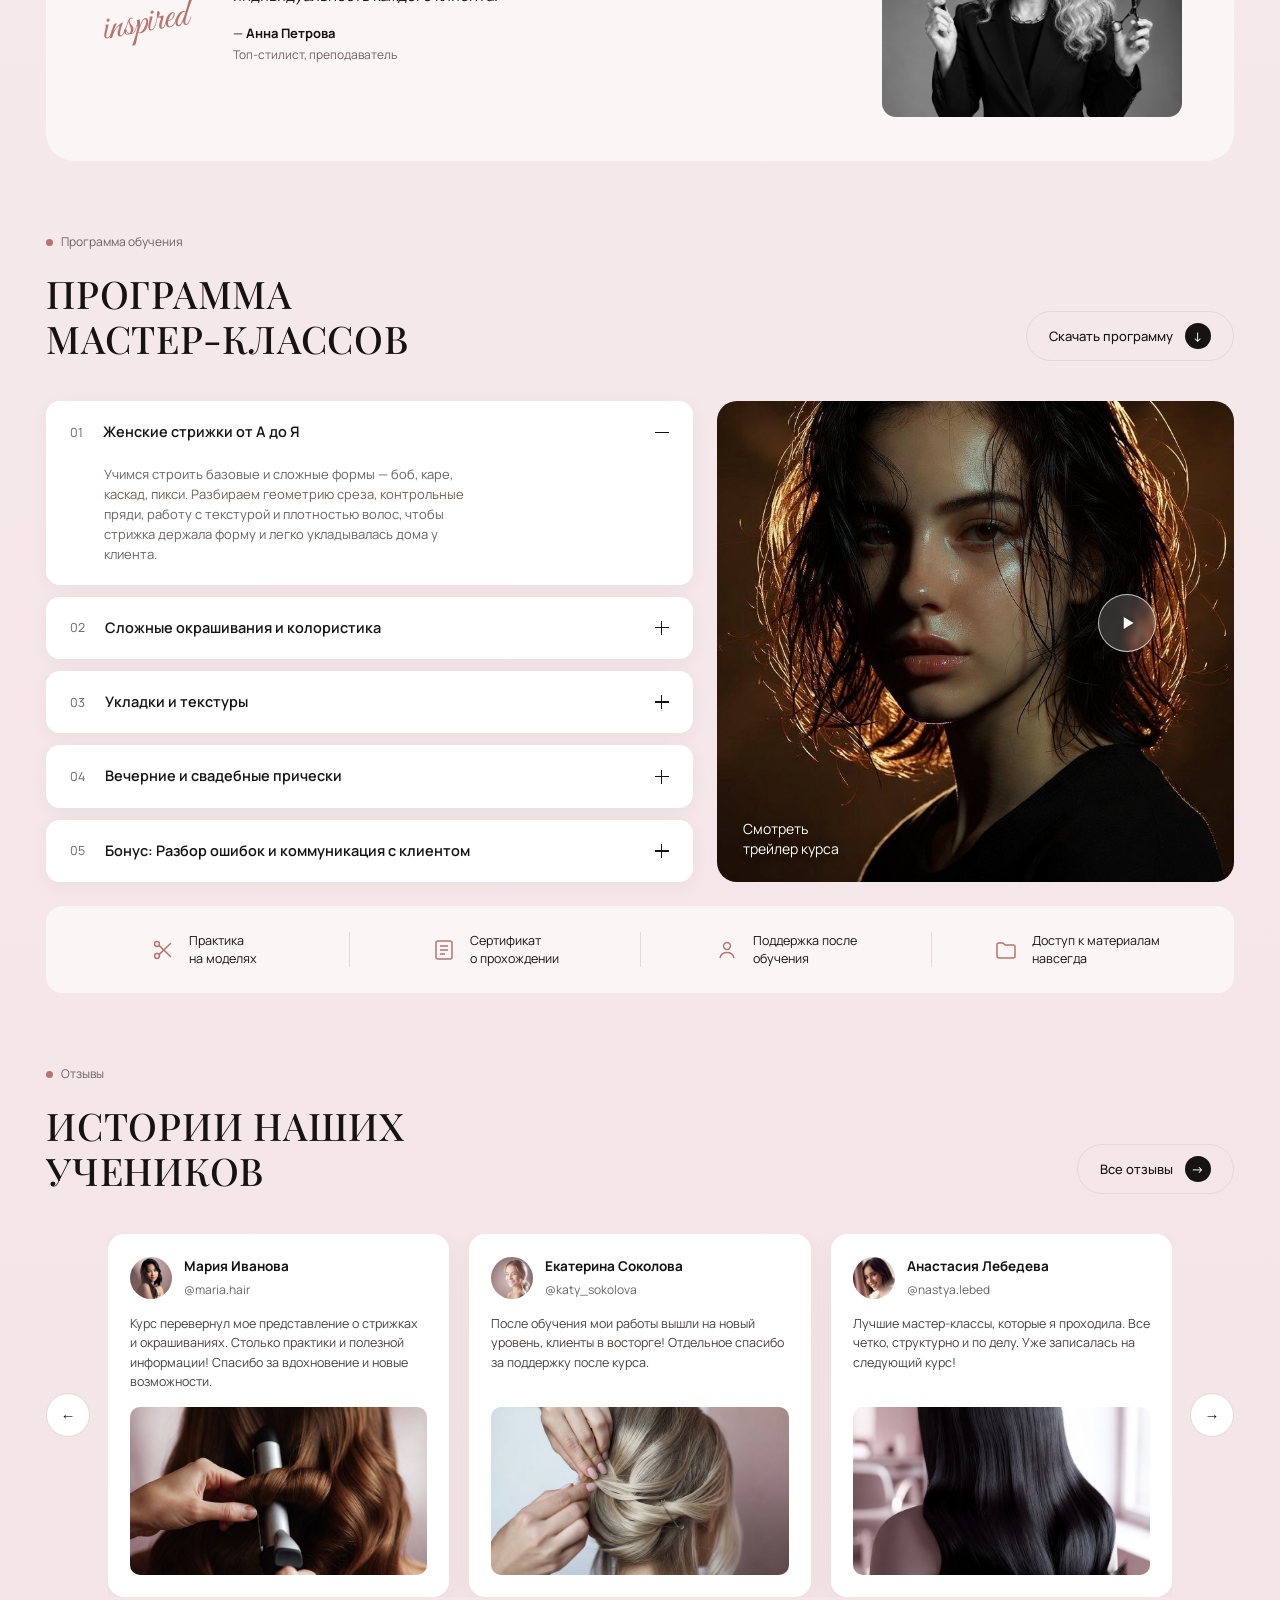
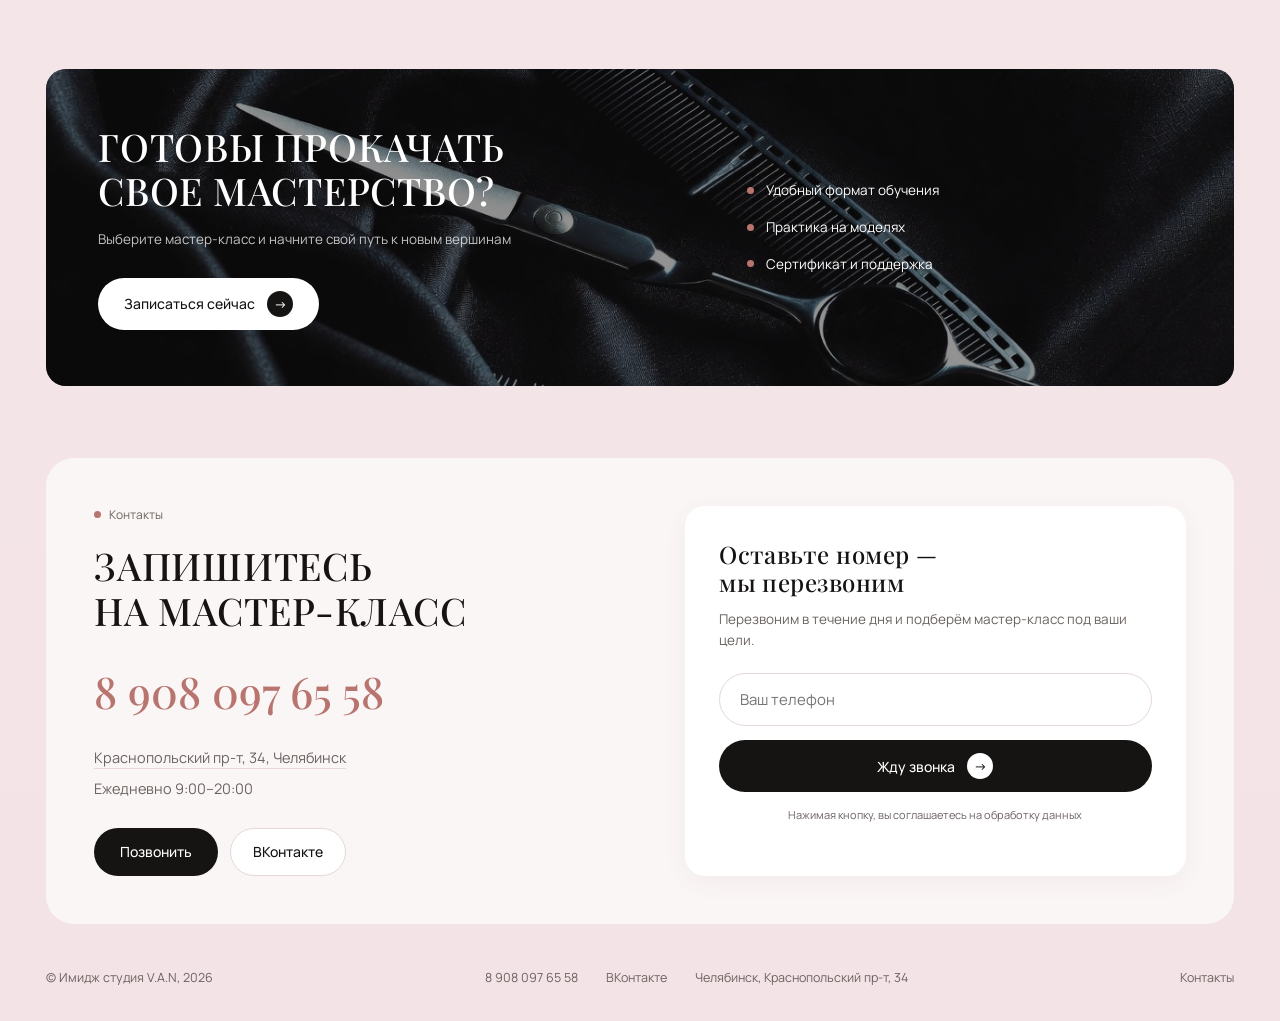
==== commit 9d5cc0fa: "Контакты только Челябинск, приём заявок на сервере, описания МК - Убраны WhatsApp и онлайн-запись (y" ====
--- a/masterclass.html
+++ b/masterclass.html
@@ -7,7 +7,7 @@
 <link rel="preconnect" href="https://fonts.googleapis.com">
 <link rel="preconnect" href="https://fonts.gstatic.com" crossorigin>
 <link href="https://fonts.googleapis.com/css2?family=Playfair+Display:wght@400;500;600&family=Manrope:wght@400;500;600&family=Great+Vibes&display=swap" rel="stylesheet">
-<link rel="stylesheet" href="css/masterclass.css?v=2">
+<link rel="stylesheet" href="css/masterclass.css?v=4">
 </head>
 <body>
 
@@ -18,9 +18,13 @@
     <a href="#program">Программа</a>
     <a href="#teachers">Преподаватели</a>
     <a href="#stories">Отзывы</a>
-    <a href="#cta">Контакты</a>
+    <a href="#contacts">Контакты</a>
+    <a href="#contacts" class="nav-cta">Записаться</a>
   </nav>
-  <a class="btn btn-dark" href="#contacts">Записаться</a>
+  <div class="header-right">
+    <a class="btn btn-dark" href="#contacts">Записаться</a>
+    <button class="burger" aria-label="Меню"><span></span><span></span></button>
+  </div>
 </header>
 
 <!-- ============================== HERO ============================== -->
@@ -121,23 +125,23 @@
     <div class="accordion">
       <details class="acc-item" open>
         <summary><span class="acc-num">01</span><span class="acc-title">Женские стрижки от А до Я</span><span class="acc-plus"></span></summary>
-        <p>Разбор базовых форм, построение, работа с текстурами и создание современных стрижек</p>
+        <p>Учимся строить базовые и сложные формы — боб, каре, каскад, пикси. Разбираем геометрию среза, контрольные пряди, работу с текстурой и плотностью волос, чтобы стрижка держала форму и легко укладывалась дома у клиента.</p>
       </details>
       <details class="acc-item">
         <summary><span class="acc-num">02</span><span class="acc-title">Сложные окрашивания и колористика</span><span class="acc-plus"></span></summary>
-        <p>Техники блонд, растяжки цвета, работа с сединой, трендовые сочетания</p>
+        <p>Осветление и тонирование без вреда для волос: AirTouch, балаяж, шатуш, растяжка цвета. Учитесь читать пигмент, подбирать формулы, работать с сединой и получать чистый холодный блонд без желтизны.</p>
       </details>
       <details class="acc-item">
         <summary><span class="acc-num">03</span><span class="acc-title">Укладки и текстуры</span><span class="acc-plus"></span></summary>
-        <p>Создание объема, локонов, выпрямление, работа с разными типами волос</p>
+        <p>Прикорневой объём, голливудская волна, лёгкие пляжные текстуры и стойкое выпрямление. Подбираем инструменты, брашинги и стайлинг под каждый тип волос, чтобы укладка держалась несколько дней.</p>
       </details>
       <details class="acc-item">
         <summary><span class="acc-num">04</span><span class="acc-title">Вечерние и свадебные прически</span><span class="acc-plus"></span></summary>
-        <p>Пошаговые техники создания причесок любой сложности</p>
+        <p>Собранные и полураспущенные образы для торжества: низкие пучки, косы, локоны, укладки с аксессуарами и фатой. Пошаговые техники и приёмы фиксации, которые уверенно повторяются на клиенте любой сложности.</p>
       </details>
       <details class="acc-item">
         <summary><span class="acc-num">05</span><span class="acc-title">Бонус: Разбор ошибок и коммуникация с клиентом</span><span class="acc-plus"></span></summary>
-        <p>Как выявлять потребности и предлагать лучшие решения</p>
+        <p>Диагностика волос и грамотная консультация: как выявить настоящий запрос клиента, предложить решение и повысить средний чек. Разбираем типичные ошибки мастеров и работу с возражениями.</p>
       </details>
     </div>
     <div class="program-photo">
@@ -240,8 +244,7 @@
         <li>Ежедневно 9:00–20:00</li>
       </ul>
       <div class="contacts-socials">
-        <a class="btn btn-dark" href="https://n1324125.yclients.com" target="_blank" rel="noopener">Записаться онлайн</a>
-        <a class="chip" href="https://api.whatsapp.com/send/?phone=79080976558" target="_blank" rel="noopener">WhatsApp</a>
+        <a class="btn btn-dark" href="tel:+79080976558">Позвонить</a>
         <a class="chip" href="https://vk.com/van_imagestudio" target="_blank" rel="noopener">ВКонтакте</a>
       </div>
     </div>
@@ -259,12 +262,12 @@
   <span>&copy; Имидж студия V.A.N, 2026</span>
   <div class="footer-links">
     <a href="tel:+79080976558">8 908 097 65 58</a>
-    <a href="https://api.whatsapp.com/send/?phone=79080976558" target="_blank" rel="noopener">WhatsApp</a>
     <a href="https://vk.com/van_imagestudio" target="_blank" rel="noopener">ВКонтакте</a>
+    <a href="https://yandex.ru/maps/56/chelyabinsk/?ll=61.288653%2C55.210143&mode=poi&poi%5Bpoint%5D=61.288557%2C55.210111&poi%5Buri%5D=ymapsbm1%3A%2F%2Forg%3Foid%3D189324838168&z=19.94" target="_blank" rel="noopener">Челябинск, Краснопольский пр-т, 34</a>
   </div>
   <a href="#contacts">Контакты</a>
 </footer>
 
-<script src="js/main.js?v=2"></script>
+<script src="js/main.js?v=4"></script>
 </body>
 </html>
--- a/css/masterclass.css
+++ b/css/masterclass.css
@@ -426,22 +426,76 @@
 .footer-links { display: flex; gap: 28px; }
 .footer a:hover { color: var(--rose); }
 
+/* --------------------------- Шапка (моб.) ----------------------------- */
+.nav-cta { display: none; }
+body.menu-open { overflow: hidden; }
+.header-right { display: flex; align-items: center; gap: 14px; }
+.burger {
+  display: none;
+  width: 46px; height: 46px;
+  border: none; border-radius: 50%;
+  background: var(--ink);
+  cursor: pointer;
+  flex-direction: column; align-items: center; justify-content: center; gap: 5px;
+}
+.burger span { width: 18px; height: 1.5px; background: #fff; display: block; transition: transform .25s, opacity .2s; }
+.burger.active span:first-child { transform: translateY(3.5px) rotate(45deg); }
+.burger.active span:last-child { transform: translateY(-3px) rotate(-45deg); }
+
 /* ------------------------------ Адаптив ------------------------------- */
 @media (max-width: 1000px) {
-  .nav { display: none; }
-  .hero-grid { grid-template-columns: 1fr; }
-  .hero-photo { margin-bottom: 30px; }
+  .burger { display: flex; z-index: 60; }
+  .nav {
+    position: fixed;
+    inset: 0;
+    background: var(--bg-top);
+    flex-direction: column;
+    align-items: center;
+    justify-content: center;
+    gap: 30px;
+    font-size: 22px;
+    transform: translateX(100%);
+    transition: transform .32s ease;
+    z-index: 55;
+  }
+  .nav.open { transform: none; }
+  .nav a { font-family: "Playfair Display", serif; }
+  .nav-cta {
+    display: inline-flex;
+    background: var(--ink);
+    color: #fff;
+    padding: 14px 40px;
+    border-radius: 999px;
+    font-size: 17px;
+    margin-top: 8px;
+  }
+
+  .hero-grid { grid-template-columns: 1fr; gap: 30px; }
+  .hero-photo { order: -1; margin-bottom: 30px; }
   .mc-grid { grid-template-columns: 1fr 1fr; }
   .quote { grid-template-columns: 1fr; text-align: center; justify-items: center; }
   .program-grid { grid-template-columns: 1fr; }
+  .program-photo { min-height: 300px; }
   .features { grid-template-columns: 1fr 1fr; gap: 18px 0; }
   .feature { justify-content: flex-start; padding-left: 18px; }
   .stories-row .round-btn { display: none; }
-  .stories-track { grid-auto-columns: 85%; }
+  .stories-track { grid-auto-columns: 88%; }
   .cta-content { grid-template-columns: 1fr; padding: 36px 28px; }
+  .contacts-card { grid-template-columns: 1fr; gap: 28px; padding: 34px; }
 }
 @media (max-width: 620px) {
+  .header .btn { display: none; }
+  .header { padding-top: 18px; padding-bottom: 20px; }
+  .hero-text h1 { font-size: 42px; }
+  .hero-stats { gap: 26px; }
   .mc-grid { grid-template-columns: 1fr; }
   .panel { padding: 28px 20px; }
-  .header .btn { display: none; }
-}
+  .section-head { flex-wrap: wrap; gap: 16px; }
+  .section-head .btn { align-self: flex-start; }
+  .features { grid-template-columns: 1fr; }
+  .quote-photo { width: 240px; }
+  .cta-content { padding: 30px 24px; }
+  .phone-big { font-size: clamp(28px, 9vw, 40px); }
+  .callback { padding: 26px; }
+  .footer { justify-content: flex-start; gap: 14px; }
+}
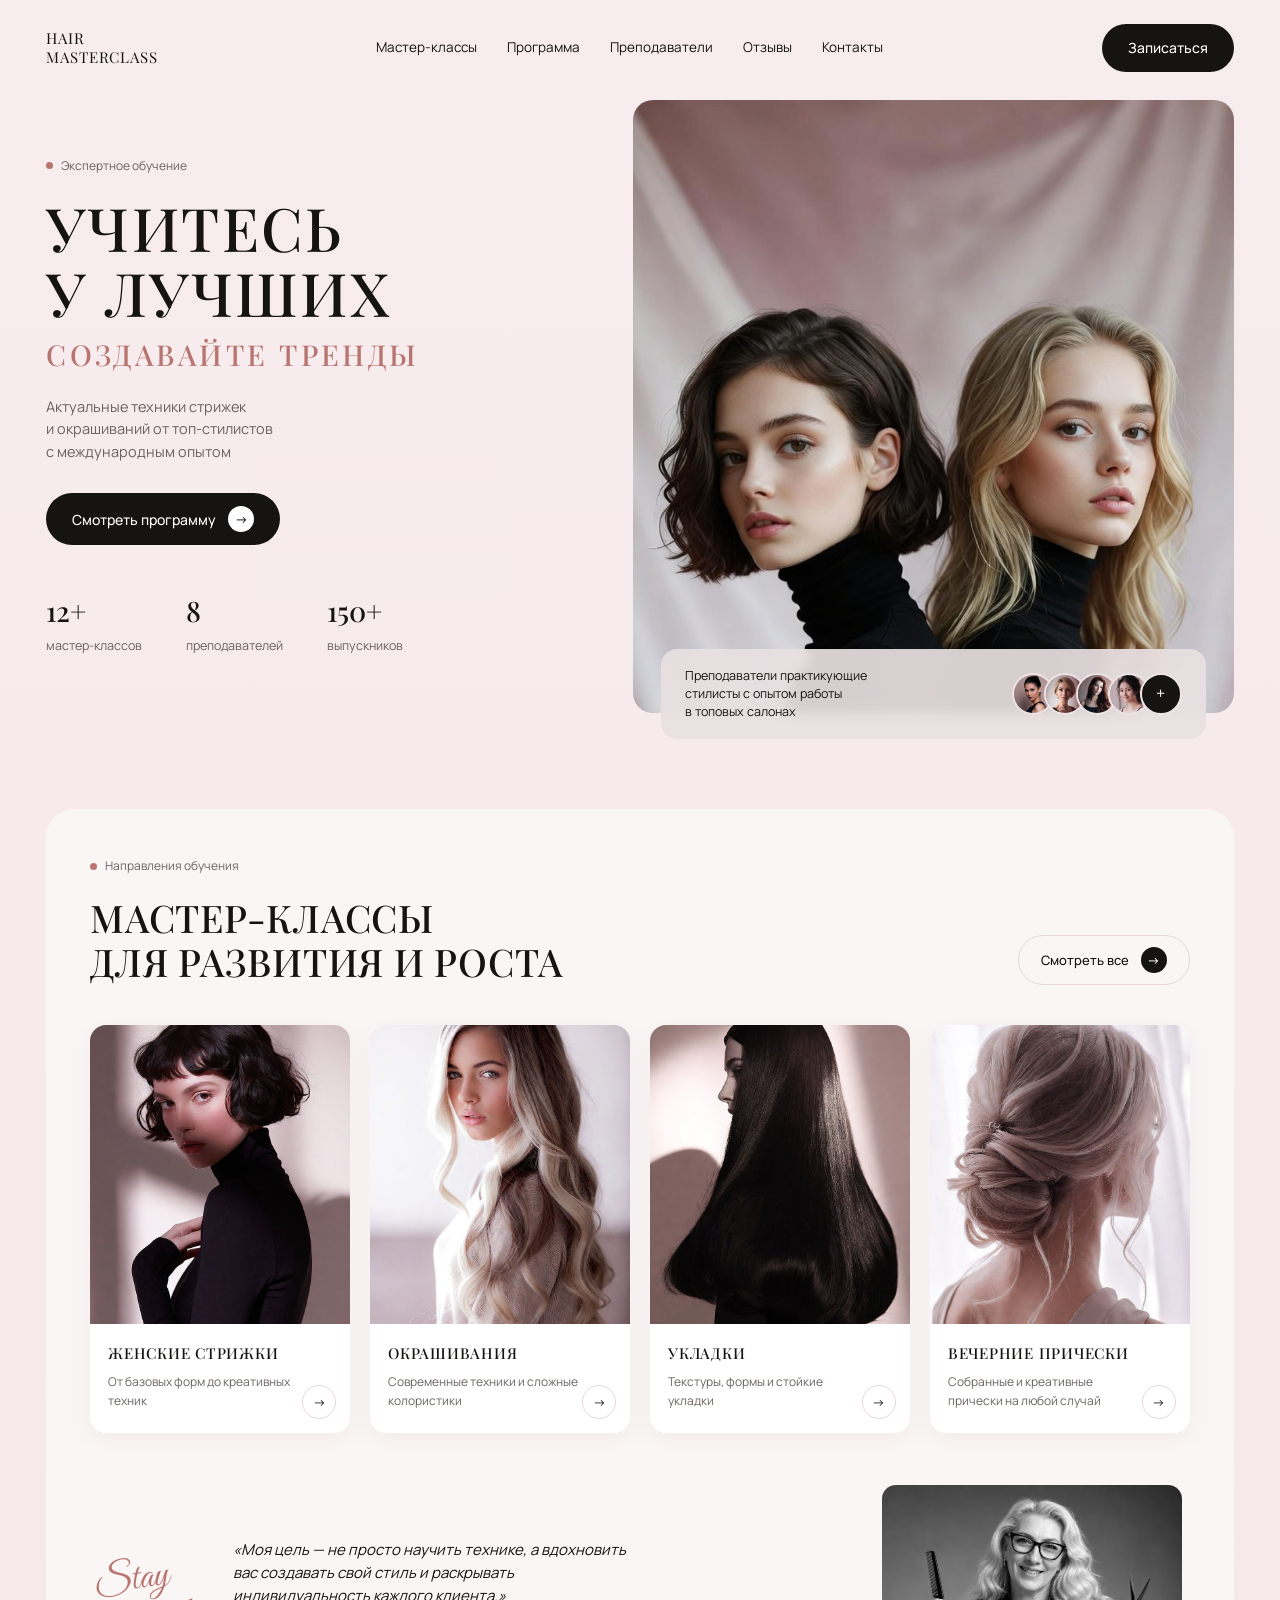
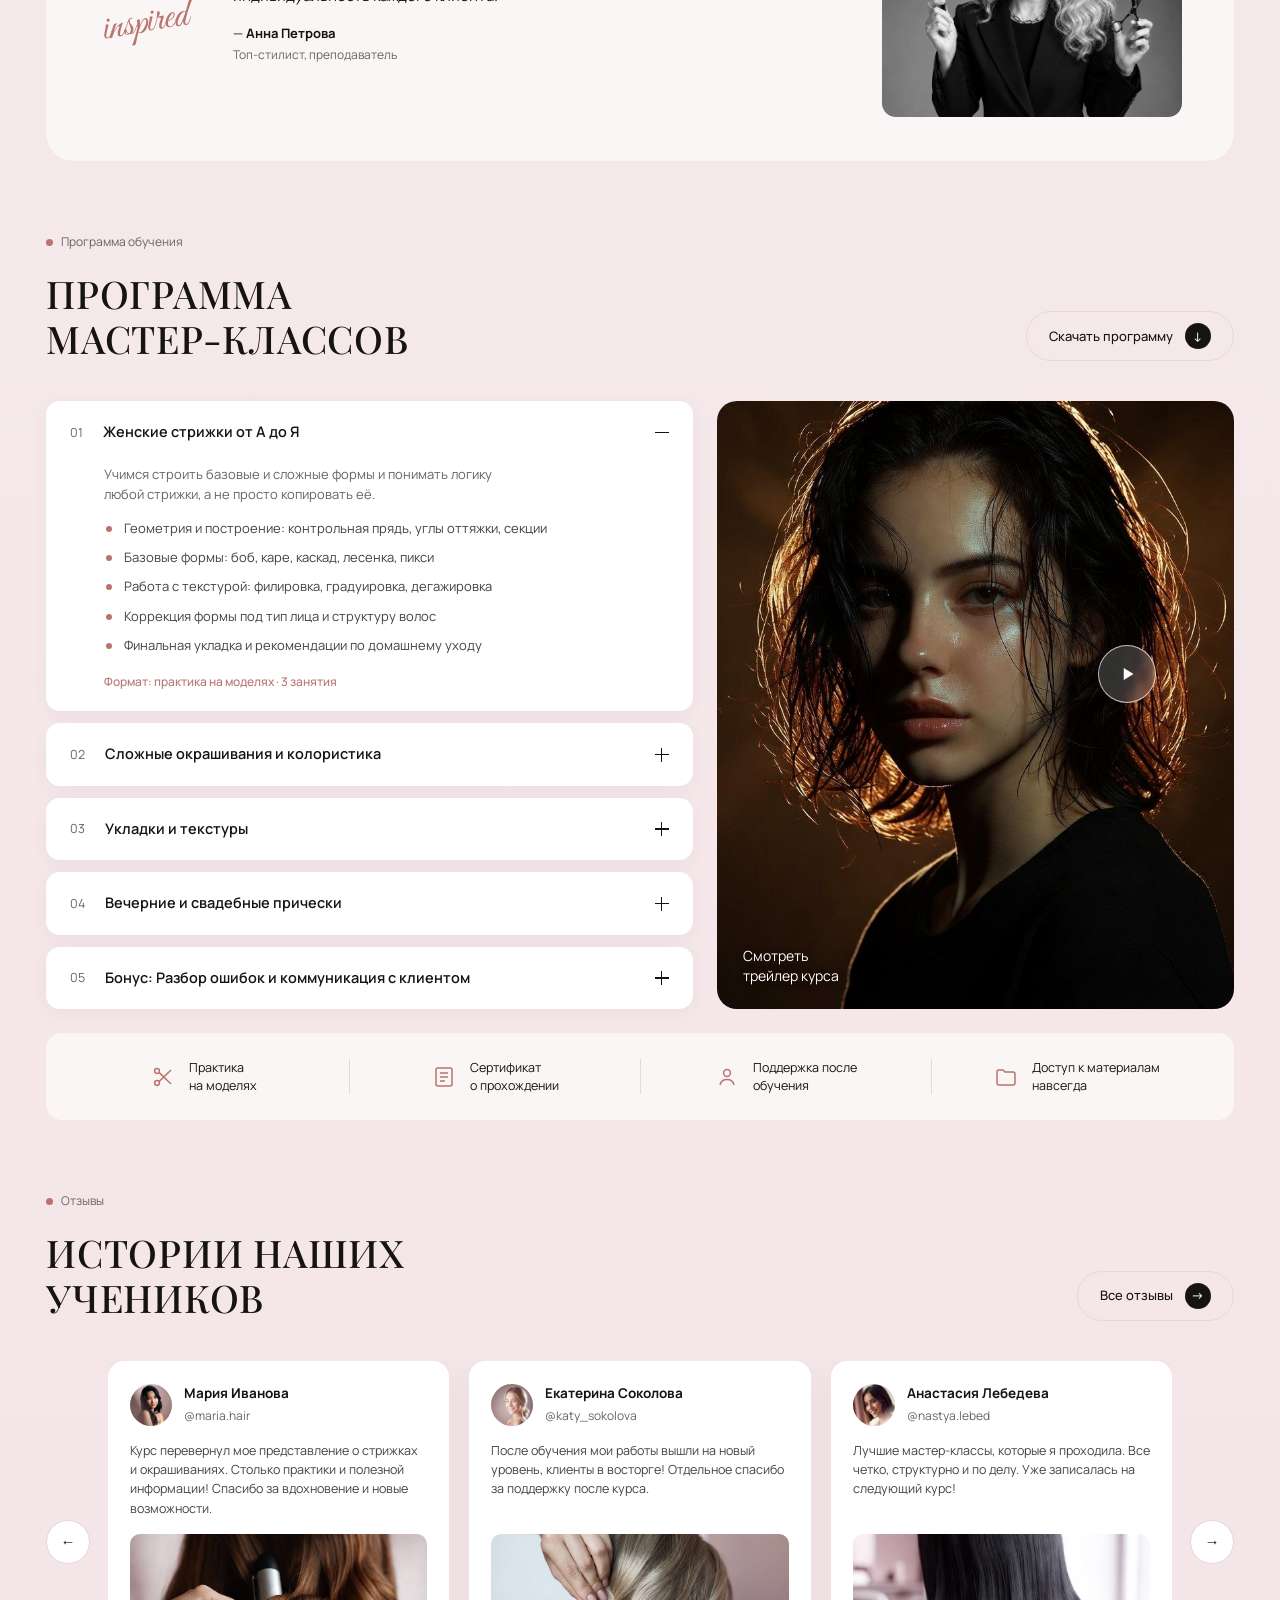
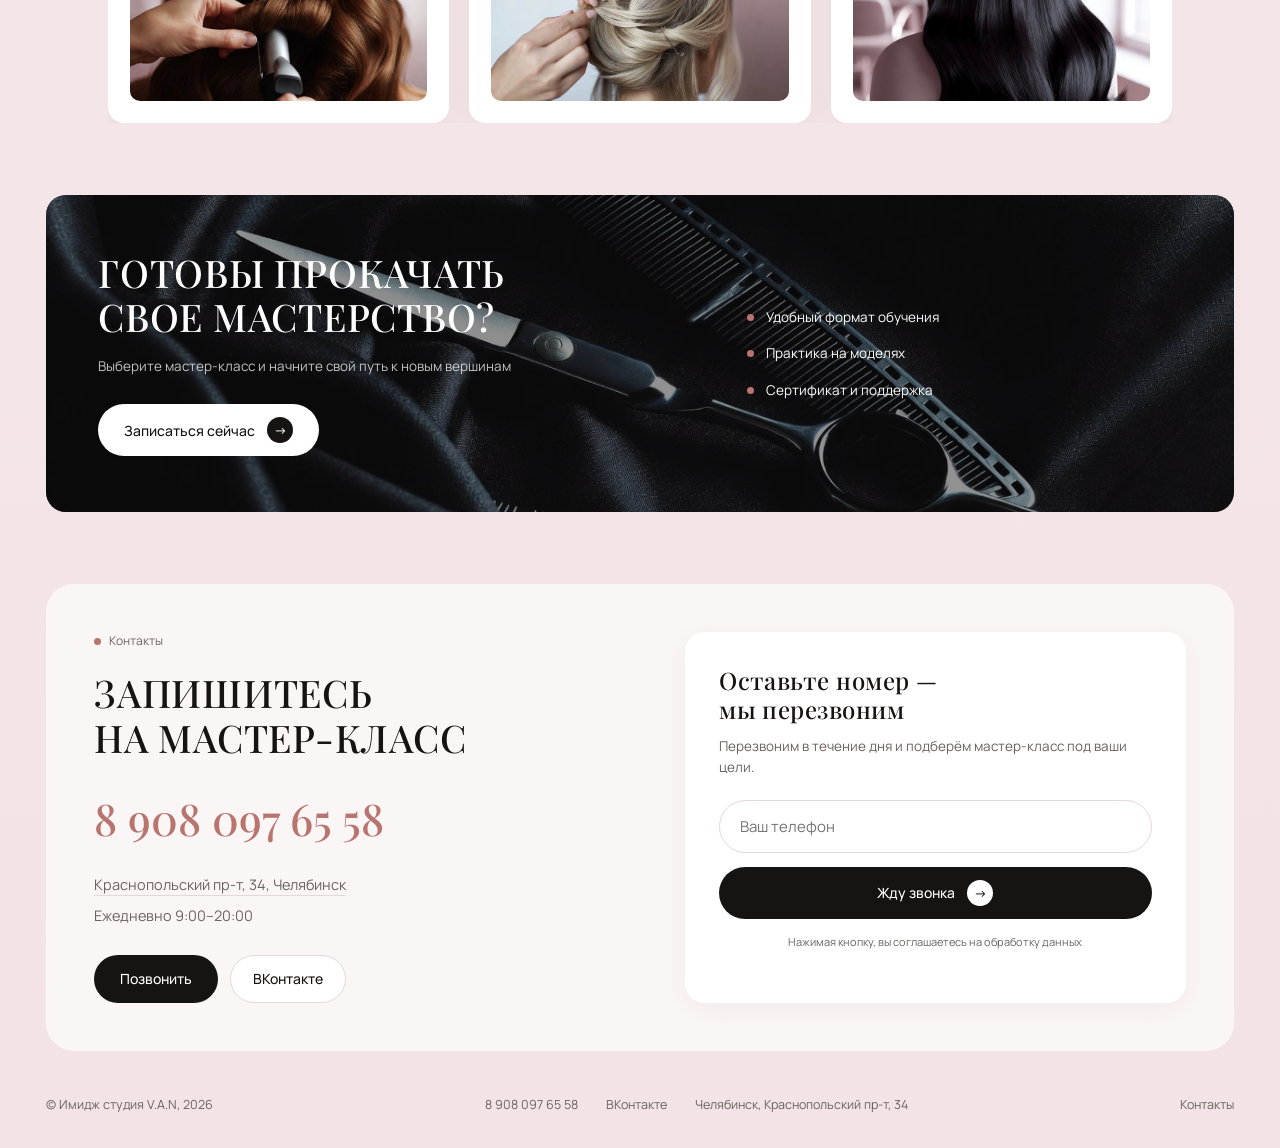
==== commit 9287e131: "Развёрнутая программа мастер-классов, число учеников 150 - Каждый мастер-класс расписан: описание, с" ====
--- a/masterclass.html
+++ b/masterclass.html
@@ -7,7 +7,7 @@
 <link rel="preconnect" href="https://fonts.googleapis.com">
 <link rel="preconnect" href="https://fonts.gstatic.com" crossorigin>
 <link href="https://fonts.googleapis.com/css2?family=Playfair+Display:wght@400;500;600&family=Manrope:wght@400;500;600&family=Great+Vibes&display=swap" rel="stylesheet">
-<link rel="stylesheet" href="css/masterclass.css?v=4">
+<link rel="stylesheet" href="css/masterclass.css?v=5">
 </head>
 <body>
 
@@ -38,7 +38,7 @@
       <div class="hero-stats">
         <div><b>12+</b><span>мастер-классов</span></div>
         <div><b>8</b><span>преподавателей</span></div>
-        <div><b>1500+</b><span>выпускников</span></div>
+        <div><b>150+</b><span>выпускников</span></div>
       </div>
     </div>
     <div class="hero-photo" id="teachers">
@@ -125,23 +125,63 @@
     <div class="accordion">
       <details class="acc-item" open>
         <summary><span class="acc-num">01</span><span class="acc-title">Женские стрижки от А до Я</span><span class="acc-plus"></span></summary>
-        <p>Учимся строить базовые и сложные формы — боб, каре, каскад, пикси. Разбираем геометрию среза, контрольные пряди, работу с текстурой и плотностью волос, чтобы стрижка держала форму и легко укладывалась дома у клиента.</p>
+        <p>Учимся строить базовые и сложные формы и понимать логику любой стрижки, а не просто копировать её.</p>
+        <ul class="acc-list">
+          <li>Геометрия и построение: контрольная прядь, углы оттяжки, секции</li>
+          <li>Базовые формы: боб, каре, каскад, лесенка, пикси</li>
+          <li>Работа с текстурой: филировка, градуировка, дегажировка</li>
+          <li>Коррекция формы под тип лица и структуру волос</li>
+          <li>Финальная укладка и рекомендации по домашнему уходу</li>
+        </ul>
+        <p class="acc-meta">Формат: практика на моделях · 3 занятия</p>
       </details>
       <details class="acc-item">
         <summary><span class="acc-num">02</span><span class="acc-title">Сложные окрашивания и колористика</span><span class="acc-plus"></span></summary>
-        <p>Осветление и тонирование без вреда для волос: AirTouch, балаяж, шатуш, растяжка цвета. Учитесь читать пигмент, подбирать формулы, работать с сединой и получать чистый холодный блонд без желтизны.</p>
+        <p>Разбираем цвет от теории до готового результата — чтобы уверенно работать даже со сложными случаями.</p>
+        <ul class="acc-list">
+          <li>Теория цвета: уровни тона, фон осветления, нейтрализация</li>
+          <li>Техники: AirTouch, балаяж, шатуш, растяжка, мелирование</li>
+          <li>Блонд и работа с сединой без желтизны</li>
+          <li>Подбор красителей и оксидов, расчёт формул</li>
+          <li>Тонирование, уход и сохранение цвета между визитами</li>
+        </ul>
+        <p class="acc-meta">Формат: практика на моделях · 3 занятия</p>
       </details>
       <details class="acc-item">
         <summary><span class="acc-num">03</span><span class="acc-title">Укладки и текстуры</span><span class="acc-plus"></span></summary>
-        <p>Прикорневой объём, голливудская волна, лёгкие пляжные текстуры и стойкое выпрямление. Подбираем инструменты, брашинги и стайлинг под каждый тип волос, чтобы укладка держалась несколько дней.</p>
+        <p>Стойкие укладки и работа с текстурой волос для салона и повседневного формата.</p>
+        <ul class="acc-list">
+          <li>Прикорневой объём и техника работы с брашингом</li>
+          <li>Голливудская волна, локоны, лёгкие пляжные текстуры</li>
+          <li>Стойкое выпрямление и полировка волос</li>
+          <li>Подбор стайлинга под тип волос и нужную стойкость</li>
+          <li>Экспресс-укладки за 15–20 минут</li>
+        </ul>
+        <p class="acc-meta">Формат: практика на моделях · 2 занятия</p>
       </details>
       <details class="acc-item">
         <summary><span class="acc-num">04</span><span class="acc-title">Вечерние и свадебные прически</span><span class="acc-plus"></span></summary>
-        <p>Собранные и полураспущенные образы для торжества: низкие пучки, косы, локоны, укладки с аксессуарами и фатой. Пошаговые техники и приёмы фиксации, которые уверенно повторяются на клиенте любой сложности.</p>
+        <p>Собранные и полураспущенные образы для торжества, которые уверенно повторяются на клиенте любой сложности.</p>
+        <ul class="acc-list">
+          <li>Подготовка волос и основа для стойкой причёски</li>
+          <li>Низкие и высокие пучки, косы, плетения</li>
+          <li>Локоны и полураспущенные образы</li>
+          <li>Работа с аксессуарами, фатой и украшениями</li>
+          <li>Фиксация, которая держится весь день и на фото</li>
+        </ul>
+        <p class="acc-meta">Формат: практика на моделях · 2 занятия</p>
       </details>
       <details class="acc-item">
         <summary><span class="acc-num">05</span><span class="acc-title">Бонус: Разбор ошибок и коммуникация с клиентом</span><span class="acc-plus"></span></summary>
-        <p>Диагностика волос и грамотная консультация: как выявить настоящий запрос клиента, предложить решение и повысить средний чек. Разбираем типичные ошибки мастеров и работу с возражениями.</p>
+        <p>Делаем так, чтобы навык приносил доход: учимся вести клиента и повышать чек.</p>
+        <ul class="acc-list">
+          <li>Диагностика волос и выявление настоящего запроса</li>
+          <li>Консультация и работа с возражениями</li>
+          <li>Ценообразование и повышение среднего чека</li>
+          <li>Типичные ошибки мастеров и как их избежать</li>
+          <li>Ведение клиента и возврат на повторные визиты</li>
+        </ul>
+        <p class="acc-meta">Формат: онлайн-разбор · 1 занятие</p>
       </details>
     </div>
     <div class="program-photo">
@@ -268,6 +308,6 @@
   <a href="#contacts">Контакты</a>
 </footer>
 
-<script src="js/main.js?v=4"></script>
+<script src="js/main.js?v=5"></script>
 </body>
 </html>
--- a/css/masterclass.css
+++ b/css/masterclass.css
@@ -245,7 +245,18 @@
 .acc-plus::before { left: 0; right: 0; top: 6px; height: 1.5px; }
 .acc-plus::after { top: 0; bottom: 0; left: 6px; width: 1.5px; }
 .acc-item[open] .acc-plus::after { transform: scaleY(0); }
-.acc-item > p { padding: 0 34px 20px; font-size: 13px; color: var(--ink-soft); max-width: 56ch; }
+.acc-item > p { padding: 0 34px 14px; font-size: 13px; color: var(--ink-soft); max-width: 60ch; }
+.acc-list { list-style: none; padding: 0 34px 14px; margin: 0; display: flex; flex-direction: column; gap: 9px; }
+.acc-list li { position: relative; padding-left: 20px; font-size: 13px; color: #47413f; }
+.acc-list li::before {
+  content: "";
+  position: absolute;
+  left: 2px; top: 8px;
+  width: 6px; height: 6px;
+  border-radius: 50%;
+  background: var(--rose);
+}
+.acc-meta { padding: 4px 34px 20px !important; font-size: 12px !important; color: var(--rose) !important; font-weight: 500; }
 
 .program-photo { position: relative; border-radius: var(--radius); overflow: hidden; min-height: 380px; }
 .program-photo img { position: absolute; inset: 0; width: 100%; height: 100%; object-fit: cover; }
